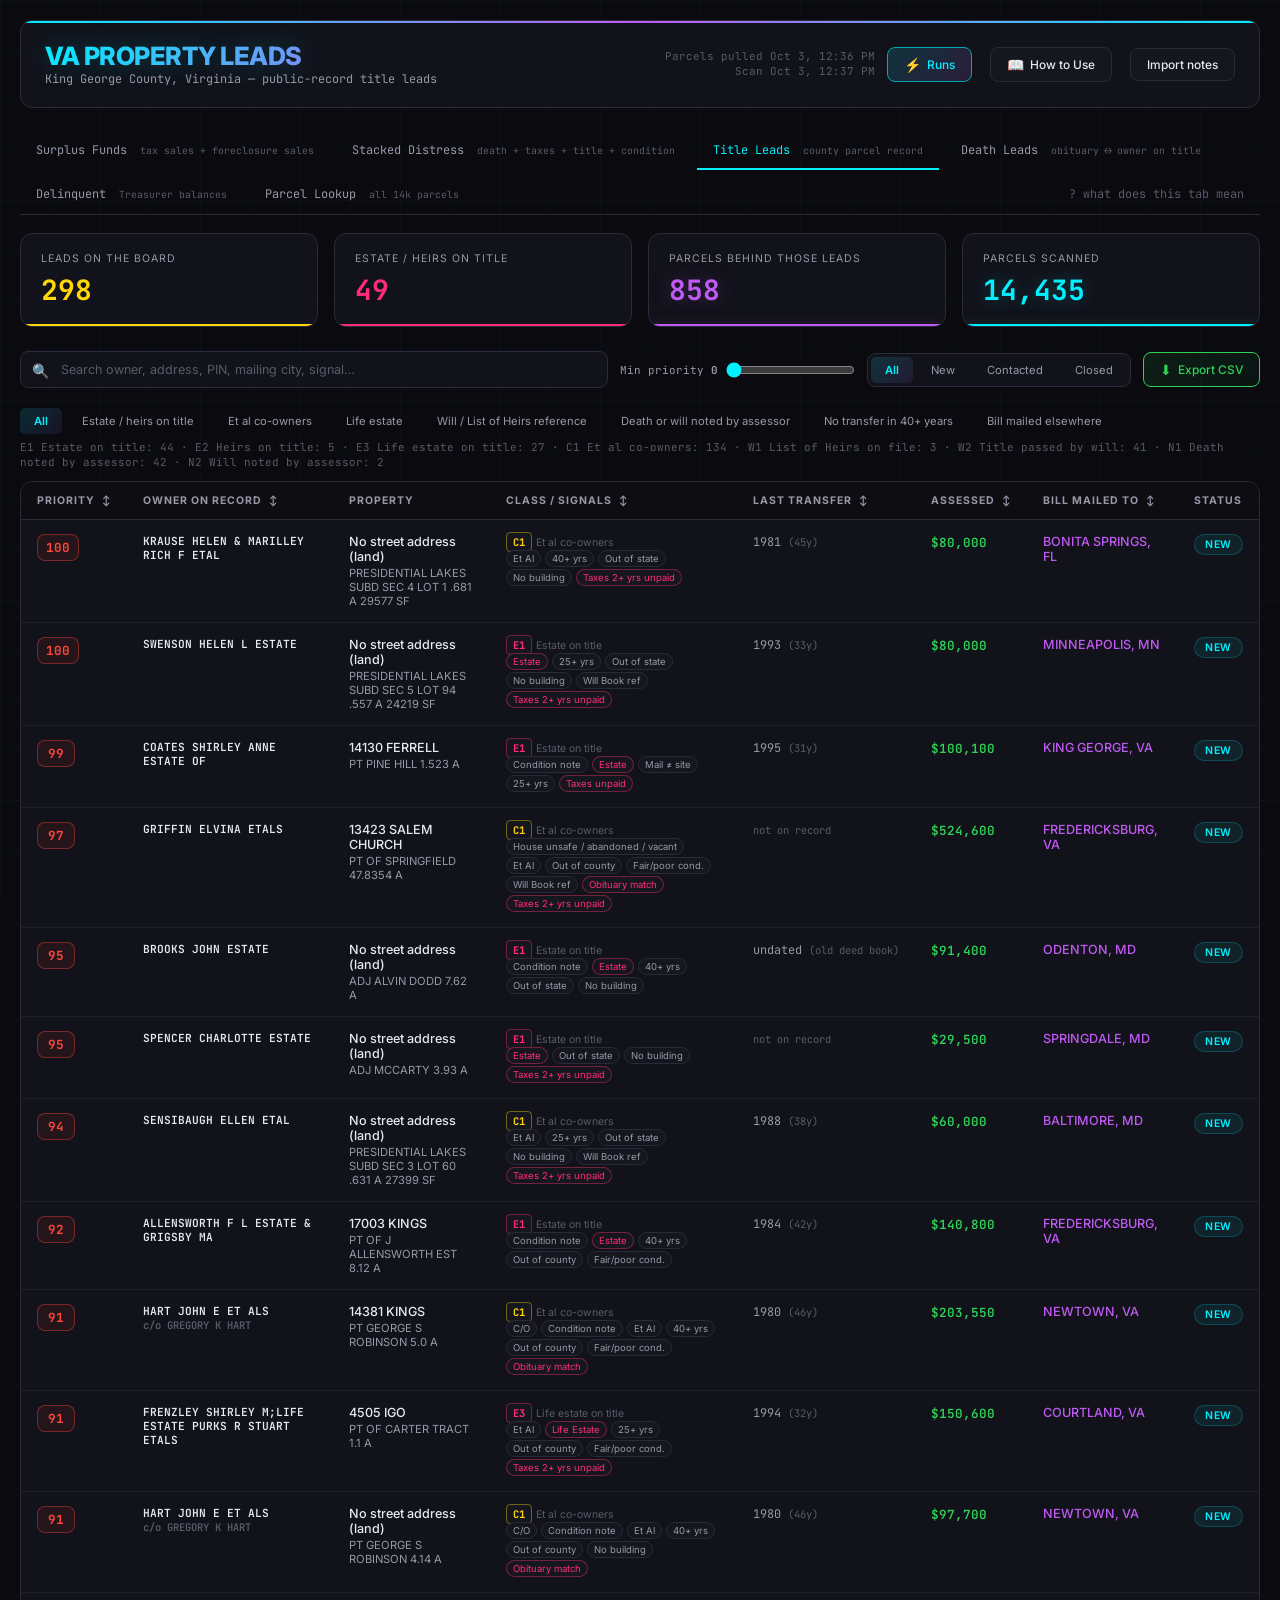
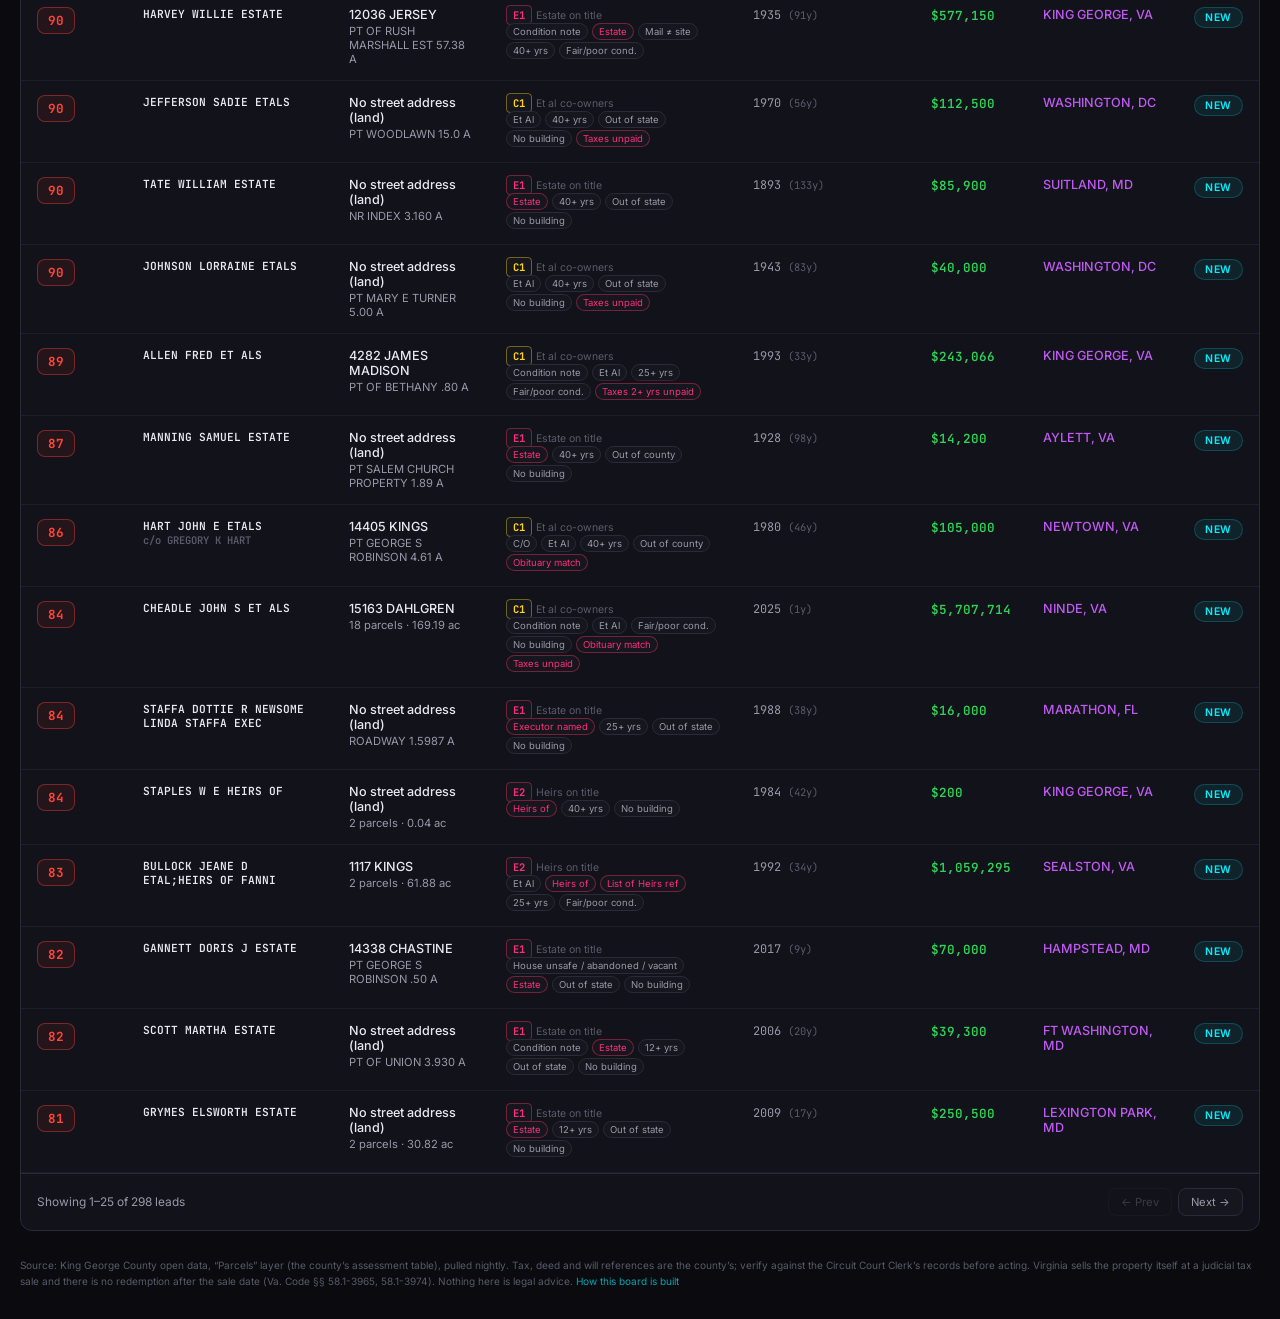
==== index.html @ 295d9dca "Surplus Funds tab: tax-sale and foreclosure-sale alerts, shared notes Ported from md-property-leads " ====
<!DOCTYPE html>
<html lang="en">
<head>
    <meta charset="UTF-8">
    <meta name="viewport" content="width=device-width, initial-scale=1.0">
    <title>VA Property Leads — King George County</title>
    <meta name="robots" content="noindex">

    <link rel="preconnect" href="https://fonts.googleapis.com">
    <link rel="preconnect" href="https://fonts.gstatic.com" crossorigin>
    <link href="https://fonts.googleapis.com/css2?family=Inter:wght@400;500;600;700;800&family=JetBrains+Mono:wght@400;500;600&display=swap" rel="stylesheet">

    <link rel="stylesheet" href="static/css/style.css">
    <link rel="icon" href="data:image/svg+xml,<svg xmlns=%22http://www.w3.org/2000/svg%22 viewBox=%220 0 100 100%22><text y=%22.9em%22 font-size=%2290%22>🏠</text></svg>">
    <style>
        .county-filter { display:flex; gap:6px; flex-wrap:wrap; align-items:center; }
        .county-filter select {
            background: var(--bg-card); color: var(--text-primary); border: 1px solid var(--border);
            border-radius: var(--radius); padding: 8px 10px; font-family: var(--font-mono); font-size: 0.8rem;
        }
        .run-info { font-size:0.78rem; color:var(--text-dim); font-family:var(--font-mono); text-align:right; line-height:1.4; }
        .run-info a { color: var(--cyan-dim); }
        .note-badge { font-size:0.7rem; color: var(--purple); margin-left:6px; }
        .view-tabs { display:flex; gap:6px; margin: 0 0 18px; border-bottom:1px solid var(--border); flex-wrap:wrap; }
        .view-tab { background:none; border:none; color:var(--text-secondary); padding:10px 16px; font-family:var(--font-mono); font-size:0.85rem; cursor:pointer; border-bottom:2px solid transparent; }
        .view-tab.active { color:var(--cyan); border-bottom-color:var(--cyan); }
        .view-tab-sub { font-size:0.7rem; color:var(--text-dim); margin-left:6px; }
        .presets { display:flex; flex-wrap:wrap; gap:6px; margin:10px 0 4px; }
        .prio-filter { display:flex; align-items:center; gap:8px; font-family:var(--font-mono); font-size:0.78rem; color:var(--text-secondary); }
        .prio-filter input { accent-color: var(--cyan); }
        .prio { display:inline-block; min-width:38px; text-align:center; font-family:var(--font-mono); font-weight:700; padding:4px 8px; border-radius:var(--radius); border:1px solid var(--border); }
        .prio-high { color:var(--red); border-color:rgba(255,69,58,0.4); background:rgba(255,69,58,0.08); }
        .prio-mid { color:var(--yellow); border-color:rgba(255,214,10,0.4); background:rgba(255,214,10,0.08); }
        .prio-low { color:var(--text-secondary); }
        .cls { font-family:var(--font-mono); font-size:0.75rem; font-weight:700; padding:2px 6px; border-radius:4px; background:var(--bg-card); border:1px solid var(--border); white-space:nowrap; }
        .cls-E { color:var(--pink); border-color:rgba(255,55,95,0.4); }
        .cls-C { color:var(--yellow); border-color:rgba(255,214,10,0.4); }
        .cls-W { color:var(--purple); border-color:rgba(191,90,242,0.4); }
        .cls-N { color:var(--cyan-dim); }
        .cls-X { color:var(--orange); border-color:rgba(255,159,10,0.4); }
        .chip { display:inline-block; font-size:0.68rem; padding:2px 6px; border-radius:10px; background:var(--bg-card); border:1px solid var(--border); color:var(--text-secondary); margin:1px 0; }
        .chip-strong { color:var(--pink); border-color:rgba(255,55,95,0.4); }
        .yrs { color:var(--text-dim); font-size:0.75rem; }
        .sub { color:var(--text-dim); font-size:0.75rem; }
        .mono { font-family:var(--font-mono); }
        .reasons { margin:0; padding-left:16px; font-size:0.8rem; color:var(--text-secondary); line-height:1.5; }
        .next-step { border-left:3px solid var(--cyan-dim); padding:8px 12px; background:var(--cyan-subtle); border-radius:0 var(--radius) var(--radius) 0; font-size:0.85rem; line-height:1.55; color:var(--text-primary); }
        .verify { border-left:3px solid var(--yellow); padding:8px 12px; background:rgba(255,214,10,0.06); border-radius:0 var(--radius) var(--radius) 0; font-size:0.8rem; line-height:1.5; color:var(--text-secondary); margin-top:8px; }
        .ptable { width:100%; border-collapse:collapse; font-size:0.8rem; }
        .ptable th { text-align:left; color:var(--text-dim); font-weight:500; font-size:0.68rem; text-transform:uppercase; letter-spacing:0.8px; padding:4px 8px 4px 0; }
        .ptable td { padding:6px 8px 6px 0; border-top:1px solid var(--border); vertical-align:top; }
        .ptable-wrap { max-height:340px; overflow:auto; }
        .m-h { font-size:0.68rem; text-transform:uppercase; letter-spacing:1px; color:var(--text-dim); margin:16px 0 6px; }
        .m-grid { display:grid; grid-template-columns:repeat(auto-fit, minmax(170px,1fr)); gap:10px 18px; }
        .m-k { font-size:0.68rem; text-transform:uppercase; letter-spacing:0.8px; color:var(--text-dim); }
        .m-v { font-size:0.9rem; overflow-wrap:anywhere; }
        .m-links { display:flex; gap:14px; flex-wrap:wrap; font-size:0.82rem; }
        .m-links a, .ptable a { color:var(--cyan-dim); }
        .lookup-results { margin-top:10px; }
        .foot { margin:26px 0 10px; font-size:0.72rem; color:var(--text-dim); line-height:1.6; }
        .foot a { color:var(--cyan-dim); }
    </style>
</head>
<body>

<div class="app-container">

    <header class="header">
        <div class="header-title">
            <div>
                <div class="logo">VA PROPERTY LEADS</div>
                <div class="subtitle">King George County, Virginia — public-record title leads</div>
            </div>
        </div>
        <div class="header-actions">
            <span id="runInfo" class="run-info">Loading…</span>
            <a class="btn btn-primary" href="https://github.com/friendsenemy/va-property-leads/actions" target="_blank" rel="noopener">
                <span class="icon">⚡</span> Runs
            </a>
            <a class="btn" href="guide.html" target="_blank" rel="noopener" title="What each tab means, how to work a lead, and what to say" style="margin-left:6px">
                <span class="icon">📖</span> How to Use
            </a>
            <button class="btn" id="importNotesBtn" type="button" title="Load a private notes file. It stays in this browser and is never uploaded." style="margin-left:6px">Import notes</button>
            <input type="file" id="importNotesFile" accept=".json,application/json" style="display:none">
        </div>
    </header>

    <div id="saleBanner" class="next-step" style="display:none; margin-bottom:14px"></div>

    <div class="view-tabs">
        <button class="view-tab" data-view="surplus">Surplus Funds <span class="view-tab-sub">tax sales + foreclosure sales</span></button>
        <button class="view-tab" data-view="stack">Stacked Distress <span class="view-tab-sub">death + taxes + title + condition</span></button>
        <button class="view-tab active" data-view="title">Title Leads <span class="view-tab-sub">county parcel record</span></button>
        <button class="view-tab" data-view="death">Death Leads <span class="view-tab-sub">obituary ↔ owner on title</span></button>
        <button class="view-tab" data-view="delinq">Delinquent <span class="view-tab-sub">Treasurer balances</span></button>
        <button class="view-tab" data-view="lookup">Parcel Lookup <span class="view-tab-sub">all 14k parcels</span></button>
        <a class="view-tab" id="tabGuideLink" href="guide.html#title" target="_blank" rel="noopener" style="margin-left:auto; text-decoration:none; color:var(--text-dim)" title="Open the field guide for this tab">? what does this tab mean</a>
    </div>

<div id="view-title">
    <div class="stats-grid">
        <div class="stat-card yellow">
            <div class="stat-label">Leads on the Board</div>
            <div class="stat-value" id="tstatLeads">0</div>
        </div>
        <div class="stat-card pink">
            <div class="stat-label">Estate / Heirs on Title</div>
            <div class="stat-value" id="tstatEstate">0</div>
        </div>
        <div class="stat-card purple">
            <div class="stat-label">Parcels Behind Those Leads</div>
            <div class="stat-value" id="tstatParcels">0</div>
        </div>
        <div class="stat-card cyan">
            <div class="stat-label">Parcels Scanned</div>
            <div class="stat-value" id="tstatIndexed">0</div>
        </div>
    </div>

    <div class="controls">
        <div class="search-box">
            <span class="search-icon">🔍</span>
            <input type="text" id="titleSearch" placeholder="Search owner, address, PIN, mailing city, signal…">
        </div>
        <div class="prio-filter">
            <label for="titleMinPriority">Min priority <b id="titleMinPriorityVal">0</b></label>
            <input type="range" id="titleMinPriority" min="0" max="90" step="5" value="0">
        </div>
        <div class="filter-group" id="titleStatusFilters">
            <button class="filter-btn active" data-status="all">All</button>
            <button class="filter-btn" data-status="new">New</button>
            <button class="filter-btn" data-status="contacted">Contacted</button>
            <button class="filter-btn" data-status="closed">Closed</button>
        </div>
        <button class="btn btn-export" id="titleExport"><span class="icon">⬇</span> Export CSV</button>
    </div>
    <div class="presets" id="titlePresets"></div>
    <div class="run-info" id="titleRunInfo" style="text-align:left; margin:6px 0 10px;"></div>

    <div class="leads-container">
        <table class="leads-table" id="titleTable">
            <thead>
                <tr>
                    <th data-sort="priority">Priority <span class="sort-arrow">↕</span></th>
                    <th data-sort="owner">Owner on Record <span class="sort-arrow">↕</span></th>
                    <th>Property</th>
                    <th data-sort="cls">Class / Signals <span class="sort-arrow">↕</span></th>
                    <th data-sort="years">Last Transfer <span class="sort-arrow">↕</span></th>
                    <th data-sort="value">Assessed <span class="sort-arrow">↕</span></th>
                    <th data-sort="mail">Bill Mailed To <span class="sort-arrow">↕</span></th>
                    <th>Status</th>
                </tr>
            </thead>
            <tbody id="titleBody"></tbody>
        </table>
        <div class="empty-state" id="titleEmpty" style="display:none;">
            <div class="icon">🏚️</div>
            <h3 id="titleEmptyTitle">No title scan yet</h3>
            <p id="titleEmptyText">Run the “Nightly parcels + title scan” workflow on GitHub once.</p>
        </div>
        <div class="pagination">
            <span id="titlePageInfo">No leads</span>
            <div class="pagination-buttons">
                <button class="page-btn" id="titlePrev">← Prev</button>
                <button class="page-btn" id="titleNext">Next →</button>
            </div>
        </div>
    </div>
</div><!-- /view-title -->

<div id="view-surplus" style="display:none">
    <div class="stats-grid" id="surplusStats"></div>
    <div class="controls">
        <div class="search-box">
            <span class="search-icon">🔍</span>
            <input type="text" id="surplusSearch" placeholder="Search former owner, address, county, buyer…">
        </div>
        <label class="sub" style="display:flex; align-items:center; gap:6px; cursor:pointer" title="Sold more than 180 days ago, grouped by where the money is likely to be now"><input type="checkbox" id="surplusArchive"> Archive</label>
        <label class="sub" style="display:flex; align-items:center; gap:6px; cursor:pointer" title="Foreclosure candidates known only from the county's deed note. Unverified; never rated strong."><input type="checkbox" id="surplusDeedScan"> Deed-scan candidates</label>
        <button class="btn btn-export" id="surplusExport"><span class="icon">⬇</span> Export CSV</button>
    </div>
    <div class="presets" id="surplusFilters"></div>
    <div class="run-info" id="surplusInfo" style="text-align:left; margin:6px 0 10px;"></div>
    <div class="leads-container">
        <table class="leads-table"><thead id="surplusHead"></thead><tbody id="surplusBody"></tbody></table>
        <div class="empty-state" id="surplusEmpty" style="display:none;"></div>
        <div class="pagination">
            <span id="surplusPageInfo"></span>
            <div class="pagination-buttons">
                <button class="page-btn" id="surplusPrev">← Prev</button>
                <button class="page-btn" id="surplusNext">Next →</button>
            </div>
        </div>
    </div>
</div><!-- /view-surplus -->

<div id="view-stack" style="display:none">
    <div class="stats-grid" id="stackStats"></div>
    <div class="controls">
        <div class="search-box">
            <span class="search-icon">🔍</span>
            <input type="text" id="stackSearch" placeholder="Search owner, address, PIN, condition note…">
        </div>
        <button class="btn btn-export" id="stackExport"><span class="icon">⬇</span> Export CSV</button>
    </div>
    <div class="presets" id="stackFilters"></div>
    <div class="run-info" id="stackInfo" style="text-align:left; margin:6px 0 10px;"></div>
    <div class="leads-container">
        <table class="leads-table"><thead id="stackHead"></thead><tbody id="stackBody"></tbody></table>
        <div class="empty-state" id="stackEmpty" style="display:none;"></div>
        <div class="pagination">
            <span id="stackPageInfo"></span>
            <div class="pagination-buttons">
                <button class="page-btn" id="stackPrev">← Prev</button>
                <button class="page-btn" id="stackNext">Next →</button>
            </div>
        </div>
    </div>
</div><!-- /view-stack -->

<div id="view-death" style="display:none">
    <div class="stats-grid" id="deathStats"></div>
    <div class="controls">
        <div class="search-box">
            <span class="search-icon">🔍</span>
            <input type="text" id="deathSearch" placeholder="Search decedent, owner, address, PIN…">
        </div>
        <button class="btn btn-export" id="deathExport"><span class="icon">⬇</span> Export CSV</button>
    </div>
    <div class="presets" id="deathFilters"></div>
    <div class="run-info" id="deathInfo" style="text-align:left; margin:6px 0 10px;"></div>
    <div class="leads-container">
        <table class="leads-table"><thead id="deathHead"></thead><tbody id="deathBody"></tbody></table>
        <div class="empty-state" id="deathEmpty" style="display:none;"></div>
        <div class="pagination">
            <span id="deathPageInfo"></span>
            <div class="pagination-buttons">
                <button class="page-btn" id="deathPrev">← Prev</button>
                <button class="page-btn" id="deathNext">Next →</button>
            </div>
        </div>
    </div>
</div><!-- /view-death -->

<div id="view-delinq" style="display:none">
    <div class="stats-grid" id="delinqStats"></div>
    <div class="controls">
        <div class="search-box">
            <span class="search-icon">🔍</span>
            <input type="text" id="delinqSearch" placeholder="Search owner, address, PIN, mailing city…">
        </div>
        <button class="btn btn-export" id="delinqExport"><span class="icon">⬇</span> Export CSV</button>
    </div>
    <div class="presets" id="delinqFilters"></div>
    <div class="run-info" id="delinqInfo" style="text-align:left; margin:6px 0 10px;"></div>
    <div class="leads-container">
        <table class="leads-table"><thead id="delinqHead"></thead><tbody id="delinqBody"></tbody></table>
        <div class="empty-state" id="delinqEmpty" style="display:none;"></div>
        <div class="pagination">
            <span id="delinqPageInfo"></span>
            <div class="pagination-buttons">
                <button class="page-btn" id="delinqPrev">← Prev</button>
                <button class="page-btn" id="delinqNext">Next →</button>
            </div>
        </div>
    </div>
</div><!-- /view-delinq -->

<div id="view-lookup" style="display:none">
    <div class="controls">
        <div class="search-box">
            <span class="search-icon">🔍</span>
            <input type="text" id="lookupSearch" placeholder="Type an owner name, street, or PIN (at least 3 characters)…">
        </div>
    </div>
    <div class="run-info" id="lookupInfo" style="text-align:left; margin:6px 0 10px;">Every assessed parcel in the county, as of the last nightly pull. This is a lookup, not a lead list.</div>
    <div class="leads-container">
        <table class="leads-table">
            <thead><tr><th>Owner on Record</th><th>Property</th><th>PIN</th><th>Type</th><th>Last Transfer</th><th>Assessed</th><th>Bill Mailed To</th></tr></thead>
            <tbody id="lookupBody"></tbody>
        </table>
        <div class="empty-state" id="lookupEmpty">
            <div class="icon">🗺️</div>
            <h3>Search the parcel index</h3>
            <p>Useful when you have a name from an obituary or a court notice and want to know what that person holds in King George County.</p>
        </div>
    </div>
</div><!-- /view-lookup -->

    <div class="foot">
        Source: King George County open data, “Parcels” layer (the county’s assessment table), pulled nightly. Tax, deed and will references are the
        county’s; verify against the Circuit Court Clerk’s records before acting. Virginia sells the property itself at a judicial tax sale and there is no
        redemption after the sale date (Va. Code §§ 58.1-3965, 58.1-3974). Nothing here is legal advice.
        <a href="https://github.com/friendsenemy/va-property-leads#readme" target="_blank" rel="noopener">How this board is built</a>
    </div>
</div>

<div class="modal-overlay" id="modalOverlay">
    <div class="modal">
        <div class="modal-header">
            <h2 id="modalTitle">Lead Details</h2>
            <button class="modal-close" id="modalClose">✕</button>
        </div>
        <div class="modal-body" id="modalBody"></div>
        <div class="modal-footer">
            <div class="note-history" id="noteHistory"></div>
            <div class="note-row">
                <label for="leadStatusSelect">Status</label>
                <select id="leadStatusSelect">
                    <option value="new">New</option>
                    <option value="contacted">Contacted</option>
                    <option value="verified">Verified – money still unclaimed</option>
                    <option value="paid">Already paid out – dead</option>
                    <option value="closed">Closed</option>
                </select>
                <label for="noteAuthor">Your name</label>
                <input type="text" id="noteAuthor" placeholder="Ray / Todd" size="10" autocomplete="off">
                <span class="note-sync" id="noteSync"></span>
            </div>
            <textarea id="leadNotes" placeholder="Add a note. Everyone using the dashboard sees it."></textarea>
            <div class="note-row" style="justify-content:flex-end">
                <button class="btn btn-primary" id="saveLeadBtn">Save</button>
            </div>
        </div>
    </div>
</div>

<script src="static/js/config.js"></script>
<script src="static/js/shared.js"></script>
<script src="static/js/title.js"></script>
<script src="static/js/tabs.js"></script>
<script src="static/js/stack.js"></script>
<script src="static/js/surplus.js"></script>
<script src="static/js/lookup.js"></script>
<script>
document.addEventListener("DOMContentLoaded", () => {
    const VIEWS = ["surplus", "stack", "title", "death", "delinq", "lookup"];
    const started = { title: true };
    const LAZY = { lookup: () => LookupApp.init(), death: () => DeathApp.init(), stack: () => StackApp.init(), delinq: () => DelinqApp.init(), surplus: () => SurplusApp.init() };
    TitleApp.init();
    // A King George tax sale on counsel's page is the whole buy window: say so on every tab.
    fetch(`data/sales/notices.json?t=${Date.now()}`, { cache: "no-store" }).then((r) => r.ok ? r.json() : null).then((j) => {
        const up = j && (j.king_george_upcoming || []);
        if (!up || !up.length) return;
        const b = document.getElementById("saleBanner");
        b.innerHTML = up.map((n) => `<b>King George tax sale ${TitleApp.esc(n.sale_date)}.</b> ${TitleApp.esc(n.heading)} ` +
            (n.list_pdf ? `<a style="color:var(--cyan-dim)" href="${TitleApp.esc(n.list_pdf)}" target="_blank" rel="noopener">parcel list (PDF)</a>` : "")).join("<br>") +
            `<div class="sub">Owners can redeem only before the sale date. ${(j.listed_parcels || []).length} listed parcels joined to the board.</div>`;
        b.style.display = "block";
    }).catch(() => {});
    document.querySelectorAll("button.view-tab").forEach((tab) => tab.addEventListener("click", () => {
        document.querySelectorAll("button.view-tab").forEach((t) => t.classList.remove("active"));
        tab.classList.add("active");
        const v = tab.dataset.view;
        VIEWS.forEach((name) => {
            const el = document.getElementById("view-" + name);
            if (el) el.style.display = name === v ? "" : "none";
        });
        if (LAZY[v] && !started[v]) { started[v] = true; LAZY[v](); }
        const g = document.getElementById("tabGuideLink");
        if (g) g.href = "guide.html#" + v;
    }));
    // a link such as …/va-property-leads/#surplus (the alert email uses it) opens that tab
    const want = document.querySelector(`button.view-tab[data-view="${(location.hash || "").slice(1)}"]`);
    if (want) want.click();
});
</script>
    <script src="static/js/notes-import.js"></script>
</body>
</html>
---- static/css/style.css ----
/* ═══════════════════════════════════════════════
   VA PROPERTY LEADS — same theme as md-property-leads
   ═══════════════════════════════════════════════ */

:root {
    --bg-primary: #0a0a0f;
    --bg-secondary: #12121a;
    --bg-card: #16161f;
    --bg-hover: #1e1e2a;
    --border: #2a2a3a;
    --border-glow: #3a3a5a;

    --cyan: #00f0ff;
    --cyan-dim: #00a8b3;
    --cyan-glow: rgba(0, 240, 255, 0.3);
    --cyan-subtle: rgba(0, 240, 255, 0.08);

    --purple: #bf5af2;
    --purple-dim: #8a3db8;
    --purple-glow: rgba(191, 90, 242, 0.3);
    --purple-subtle: rgba(191, 90, 242, 0.08);

    --pink: #ff2d78;
    --green: #30d158;
    --yellow: #ffd60a;
    --orange: #ff9f0a;
    --red: #ff453a;

    --text-primary: #e8e8f0;
    --text-secondary: #9898a8;
    --text-dim: #5a5a6a;

    --font: 'Inter', -apple-system, BlinkMacSystemFont, 'Segoe UI', sans-serif;
    --font-mono: 'JetBrains Mono', 'Fira Code', 'Consolas', monospace;

    --radius: 8px;
    --radius-lg: 12px;
    --shadow-glow: 0 0 20px rgba(0, 240, 255, 0.1);
}

/* ─── Reset & Base ─── */

* {
    margin: 0;
    padding: 0;
    box-sizing: border-box;
}

html {
    font-size: 14px;
    scroll-behavior: smooth;
}

body {
    font-family: var(--font);
    background: var(--bg-primary);
    color: var(--text-primary);
    min-height: 100vh;
    overflow-x: hidden;
}

/* Animated background grid */
body::before {
    content: '';
    position: fixed;
    top: 0;
    left: 0;
    width: 100%;
    height: 100%;
    background:
        linear-gradient(rgba(0, 240, 255, 0.03) 1px, transparent 1px),
        linear-gradient(90deg, rgba(0, 240, 255, 0.03) 1px, transparent 1px);
    background-size: 50px 50px;
    pointer-events: none;
    z-index: 0;
}

a { color: var(--cyan); text-decoration: none; }
a:hover { text-decoration: underline; }

/* ─── Scrollbar ─── */

::-webkit-scrollbar { width: 6px; height: 6px; }
::-webkit-scrollbar-track { background: var(--bg-secondary); }
::-webkit-scrollbar-thumb { background: var(--border); border-radius: 3px; }
::-webkit-scrollbar-thumb:hover { background: var(--cyan-dim); }

/* ─── Layout ─── */

.app-container {
    position: relative;
    z-index: 1;
    max-width: 1440px;
    margin: 0 auto;
    padding: 20px;
}

/* ─── Header ─── */

.header {
    display: flex;
    align-items: center;
    justify-content: space-between;
    padding: 20px 24px;
    margin-bottom: 24px;
    background: var(--bg-secondary);
    border: 1px solid var(--border);
    border-radius: var(--radius-lg);
    position: relative;
    overflow: hidden;
}

.header::before {
    content: '';
    position: absolute;
    top: 0;
    left: 0;
    right: 0;
    height: 2px;
    background: linear-gradient(90deg, var(--cyan), var(--purple), var(--cyan));
    animation: headerGlow 3s linear infinite;
}

@keyframes headerGlow {
    0%, 100% { opacity: 0.6; }
    50% { opacity: 1; }
}

.header-title {
    display: flex;
    align-items: center;
    gap: 12px;
}

.header-title .logo {
    font-size: 1.8rem;
    font-weight: 800;
    letter-spacing: -0.5px;
    background: linear-gradient(135deg, var(--cyan), var(--purple));
    -webkit-background-clip: text;
    -webkit-text-fill-color: transparent;
    background-clip: text;
    text-shadow: 0 0 30px var(--cyan-glow);
}

.header-title .subtitle {
    font-size: 0.85rem;
    color: var(--text-secondary);
    font-family: var(--font-mono);
}

.header-actions {
    display: flex;
    align-items: center;
    gap: 12px;
}

/* ─── Buttons ─── */

.btn {
    display: inline-flex;
    align-items: center;
    gap: 6px;
    padding: 8px 16px;
    border: 1px solid var(--border);
    border-radius: var(--radius);
    font-family: var(--font);
    font-size: 0.85rem;
    font-weight: 500;
    cursor: pointer;
    transition: all 0.2s ease;
    background: var(--bg-card);
    color: var(--text-primary);
}

.btn:hover {
    border-color: var(--cyan-dim);
    box-shadow: 0 0 12px var(--cyan-glow);
}

.btn-primary {
    background: linear-gradient(135deg, rgba(0, 240, 255, 0.15), rgba(191, 90, 242, 0.15));
    border-color: var(--cyan-dim);
    color: var(--cyan);
}

.btn-primary:hover {
    background: linear-gradient(135deg, rgba(0, 240, 255, 0.25), rgba(191, 90, 242, 0.25));
    box-shadow: 0 0 20px var(--cyan-glow), 0 0 40px rgba(191, 90, 242, 0.1);
}

.btn-danger {
    border-color: var(--red);
    color: var(--red);
}

.btn-export {
    background: linear-gradient(135deg, rgba(48, 209, 88, 0.1), rgba(48, 209, 88, 0.05));
    border-color: var(--green);
    color: var(--green);
}

.btn-export:hover {
    box-shadow: 0 0 12px rgba(48, 209, 88, 0.3);
}

.btn .icon { font-size: 1rem; }

.btn:disabled {
    opacity: 0.5;
    cursor: not-allowed;
}

.btn.loading .icon {
    animation: spin 1s linear infinite;
}

@keyframes spin {
    to { transform: rotate(360deg); }
}

/* ─── Stats Bar ─── */

.stats-grid {
    display: grid;
    grid-template-columns: repeat(auto-fit, minmax(180px, 1fr));
    gap: 16px;
    margin-bottom: 24px;
}

.stat-card {
    background: var(--bg-secondary);
    border: 1px solid var(--border);
    border-radius: var(--radius-lg);
    padding: 18px 20px;
    position: relative;
    overflow: hidden;
    transition: all 0.25s ease;
}

.stat-card:hover {
    border-color: var(--border-glow);
    transform: translateY(-2px);
    box-shadow: var(--shadow-glow);
}

.stat-card::after {
    content: '';
    position: absolute;
    bottom: 0;
    left: 0;
    right: 0;
    height: 2px;
}

.stat-card.cyan::after { background: var(--cyan); box-shadow: 0 0 10px var(--cyan-glow); }
.stat-card.purple::after { background: var(--purple); box-shadow: 0 0 10px var(--purple-glow); }
.stat-card.green::after { background: var(--green); }
.stat-card.pink::after { background: var(--pink); }
.stat-card.yellow::after { background: var(--yellow); }

.stat-card .stat-label {
    font-size: 0.75rem;
    text-transform: uppercase;
    letter-spacing: 1px;
    color: var(--text-secondary);
    margin-bottom: 6px;
}

.stat-card .stat-value {
    font-size: 2rem;
    font-weight: 700;
    font-family: var(--font-mono);
}

.stat-card.cyan .stat-value { color: var(--cyan); text-shadow: 0 0 20px var(--cyan-glow); }
.stat-card.purple .stat-value { color: var(--purple); text-shadow: 0 0 20px var(--purple-glow); }
.stat-card.green .stat-value { color: var(--green); }
.stat-card.pink .stat-value { color: var(--pink); }
.stat-card.yellow .stat-value { color: var(--yellow); }

/* ─── Controls Bar ─── */

.controls {
    display: flex;
    align-items: center;
    gap: 12px;
    margin-bottom: 20px;
    flex-wrap: wrap;
}

.search-box {
    flex: 1;
    min-width: 250px;
    position: relative;
}

.search-box input {
    width: 100%;
    padding: 10px 16px 10px 40px;
    background: var(--bg-secondary);
    border: 1px solid var(--border);
    border-radius: var(--radius);
    color: var(--text-primary);
    font-family: var(--font);
    font-size: 0.9rem;
    transition: all 0.2s;
}

.search-box input:focus {
    outline: none;
    border-color: var(--cyan-dim);
    box-shadow: 0 0 12px var(--cyan-glow);
}

.search-box input::placeholder { color: var(--text-dim); }

.search-box .search-icon {
    position: absolute;
    left: 12px;
    top: 50%;
    transform: translateY(-50%);
    color: var(--text-dim);
    font-size: 1rem;
}

.filter-group {
    display: flex;
    gap: 4px;
    background: var(--bg-secondary);
    border: 1px solid var(--border);
    border-radius: var(--radius);
    padding: 3px;
}

.filter-btn {
    padding: 6px 14px;
    border: none;
    border-radius: 5px;
    font-family: var(--font);
    font-size: 0.8rem;
    cursor: pointer;
    transition: all 0.2s;
    background: transparent;
    color: var(--text-secondary);
}

.filter-btn:hover {
    color: var(--text-primary);
    background: var(--bg-hover);
}

.filter-btn.active {
    background: linear-gradient(135deg, rgba(0, 240, 255, 0.15), rgba(191, 90, 242, 0.1));
    color: var(--cyan);
    font-weight: 600;
}

/* ─── Leads Table ─── */

.leads-container {
    background: var(--bg-secondary);
    border: 1px solid var(--border);
    border-radius: var(--radius-lg);
    overflow: hidden;
}

.leads-table {
    width: 100%;
    border-collapse: collapse;
}

.leads-table thead th {
    padding: 12px 16px;
    text-align: left;
    font-size: 0.75rem;
    text-transform: uppercase;
    letter-spacing: 1px;
    color: var(--text-secondary);
    background: rgba(0, 0, 0, 0.3);
    border-bottom: 1px solid var(--border);
    cursor: pointer;
    user-select: none;
    white-space: nowrap;
    transition: color 0.2s;
}

.leads-table thead th:hover {
    color: var(--cyan);
}

.leads-table thead th.sorted {
    color: var(--cyan);
}

.leads-table thead th .sort-arrow {
    margin-left: 4px;
    font-size: 0.7rem;
}

.leads-table tbody tr {
    border-bottom: 1px solid rgba(42, 42, 58, 0.5);
    transition: all 0.15s;
    cursor: pointer;
}

.leads-table tbody tr:hover {
    background: var(--bg-hover);
    border-color: var(--border-glow);
}

.leads-table tbody td {
    padding: 14px 16px;
    font-size: 0.9rem;
    vertical-align: top;
}

.leads-table .name-cell {
    font-weight: 600;
    color: var(--text-primary);
}

.leads-table .name-cell .obit-link {
    display: block;
    font-size: 0.75rem;
    color: var(--cyan-dim);
    margin-top: 2px;
}

.leads-table .date-cell {
    font-family: var(--font-mono);
    font-size: 0.85rem;
    color: var(--text-secondary);
    white-space: nowrap;
}

.leads-table .property-cell .address {
    font-weight: 500;
}

.leads-table .property-cell .meta {
    font-size: 0.8rem;
    color: var(--text-secondary);
    margin-top: 2px;
}

.leads-table .value-cell {
    font-family: var(--font-mono);
    font-weight: 600;
    color: var(--green);
    white-space: nowrap;
}

.leads-table .county-cell {
    color: var(--purple);
    font-weight: 500;
}

/* ─── Equity Badge ─── */

.equity-cell {
    white-space: nowrap;
}

.equity-badge {
    display: inline-block;
    padding: 3px 10px;
    border-radius: 6px;
    font-size: 0.8rem;
    font-weight: 600;
    font-family: var(--font-mono);
}

.equity-badge .equity-pct {
    font-size: 0.7rem;
    opacity: 0.7;
    margin-left: 4px;
}

.equity-badge.high {
    background: rgba(48, 209, 88, 0.12);
    color: var(--green);
    border: 1px solid rgba(48, 209, 88, 0.25);
}

.equity-badge.medium {
    background: rgba(255, 204, 0, 0.1);
    color: var(--yellow);
    border: 1px solid rgba(255, 204, 0, 0.2);
}

.equity-badge.low {
    background: rgba(255, 45, 120, 0.08);
    color: var(--pink);
    border: 1px solid rgba(255, 45, 120, 0.15);
}

.equity-badge.unknown {
    background: rgba(90, 90, 106, 0.1);
    color: var(--text-dim);
    border: 1px solid rgba(90, 90, 106, 0.2);
}

.equity-badge-inline.high { color: var(--green); }
.equity-badge-inline.medium { color: var(--yellow); }
.equity-badge-inline.low { color: var(--pink); }
.equity-badge-inline.unknown { color: var(--text-dim); }

.equity-conf-badge {
    display: inline-block;
    padding: 2px 8px;
    border-radius: 4px;
    font-size: 0.75rem;
    font-weight: 500;
}

.equity-conf-badge.high {
    background: rgba(48, 209, 88, 0.1);
    color: var(--green);
}

.equity-conf-badge.medium {
    background: rgba(255, 204, 0, 0.1);
    color: var(--yellow);
}

.equity-conf-badge.low {
    background: rgba(255, 45, 120, 0.08);
    color: var(--pink);
}

.equity-conf-badge.unknown {
    background: rgba(90, 90, 106, 0.1);
    color: var(--text-dim);
}

/* ─── Status Badge ─── */

.status-badge {
    display: inline-block;
    padding: 3px 10px;
    border-radius: 20px;
    font-size: 0.75rem;
    font-weight: 600;
    text-transform: uppercase;
    letter-spacing: 0.5px;
}

.status-badge.new {
    background: var(--cyan-subtle);
    color: var(--cyan);
    border: 1px solid rgba(0, 240, 255, 0.2);
}

.status-badge.contacted {
    background: var(--purple-subtle);
    color: var(--purple);
    border: 1px solid rgba(191, 90, 242, 0.2);
}

.status-badge.hot {
    background: rgba(255, 45, 120, 0.1);
    color: var(--pink);
    border: 1px solid rgba(255, 45, 120, 0.2);
    animation: hotPulse 2s ease-in-out infinite;
}

@keyframes hotPulse {
    0%, 100% { box-shadow: 0 0 5px rgba(255, 45, 120, 0.2); }
    50% { box-shadow: 0 0 15px rgba(255, 45, 120, 0.4); }
}

.status-badge.closed {
    background: rgba(90, 90, 106, 0.1);
    color: var(--text-dim);
    border: 1px solid rgba(90, 90, 106, 0.2);
}

/* ─── Lead Detail Modal ─── */

.modal-overlay {
    display: none;
    position: fixed;
    top: 0;
    left: 0;
    width: 100%;
    height: 100%;
    background: rgba(0, 0, 0, 0.7);
    backdrop-filter: blur(4px);
    z-index: 1000;
    align-items: center;
    justify-content: center;
}

.modal-overlay.active {
    display: flex;
}

.modal {
    background: var(--bg-secondary);
    border: 1px solid var(--border-glow);
    border-radius: var(--radius-lg);
    width: 90%;
    max-width: 700px;
    max-height: 85vh;
    overflow-y: auto;
    box-shadow: 0 0 40px var(--cyan-glow), 0 0 80px rgba(191, 90, 242, 0.1);
    animation: modalIn 0.25s ease;
}

@keyframes modalIn {
    from { opacity: 0; transform: scale(0.95) translateY(10px); }
    to { opacity: 1; transform: scale(1) translateY(0); }
}

.modal-header {
    display: flex;
    align-items: center;
    justify-content: space-between;
    padding: 20px 24px;
    border-bottom: 1px solid var(--border);
}

.modal-header h2 {
    font-size: 1.2rem;
    background: linear-gradient(135deg, var(--cyan), var(--purple));
    -webkit-background-clip: text;
    -webkit-text-fill-color: transparent;
    background-clip: text;
}

.modal-close {
    background: none;
    border: none;
    color: var(--text-secondary);
    font-size: 1.4rem;
    cursor: pointer;
    padding: 4px;
    transition: color 0.2s;
}

.modal-close:hover { color: var(--text-primary); }

.modal-body {
    padding: 24px;
}

.detail-section {
    margin-bottom: 20px;
}

.detail-section h3 {
    font-size: 0.8rem;
    text-transform: uppercase;
    letter-spacing: 1px;
    color: var(--cyan-dim);
    margin-bottom: 10px;
    padding-bottom: 6px;
    border-bottom: 1px solid var(--border);
}

.detail-row {
    display: flex;
    padding: 6px 0;
    font-size: 0.9rem;
}

.detail-row .label {
    width: 140px;
    color: var(--text-secondary);
    flex-shrink: 0;
}

.detail-row .value {
    color: var(--text-primary);
    word-break: break-word;
}

.modal-footer {
    display: flex;
    align-items: center;
    gap: 8px;
    padding: 16px 24px;
    border-top: 1px solid var(--border);
}

.modal-footer select {
    padding: 8px 12px;
    background: var(--bg-card);
    border: 1px solid var(--border);
    border-radius: var(--radius);
    color: var(--text-primary);
    font-family: var(--font);
    font-size: 0.85rem;
}

.modal-footer textarea {
    flex: 1;
    padding: 8px 12px;
    background: var(--bg-card);
    border: 1px solid var(--border);
    border-radius: var(--radius);
    color: var(--text-primary);
    font-family: var(--font);
    font-size: 0.85rem;
    resize: vertical;
    min-height: 38px;
}

.modal-footer select:focus,
.modal-footer textarea:focus {
    outline: none;
    border-color: var(--cyan-dim);
}

/* ─── Pagination ─── */

.pagination {
    display: flex;
    align-items: center;
    justify-content: space-between;
    padding: 14px 16px;
    border-top: 1px solid var(--border);
    font-size: 0.85rem;
    color: var(--text-secondary);
}

.pagination-buttons {
    display: flex;
    gap: 6px;
}

.page-btn {
    padding: 6px 12px;
    background: var(--bg-card);
    border: 1px solid var(--border);
    border-radius: var(--radius);
    color: var(--text-secondary);
    font-family: var(--font);
    font-size: 0.8rem;
    cursor: pointer;
    transition: all 0.2s;
}

.page-btn:hover:not(:disabled) {
    border-color: var(--cyan-dim);
    color: var(--cyan);
}

.page-btn:disabled {
    opacity: 0.3;
    cursor: not-allowed;
}

/* ─── Scrape Status Bar ─── */

.scrape-bar {
    display: none;
    align-items: center;
    gap: 12px;
    padding: 12px 20px;
    margin-bottom: 20px;
    background: linear-gradient(135deg, rgba(0, 240, 255, 0.05), rgba(191, 90, 242, 0.05));
    border: 1px solid var(--cyan-dim);
    border-radius: var(--radius);
    font-size: 0.85rem;
    animation: scrapeGlow 2s ease-in-out infinite;
}

.scrape-bar.active { display: flex; }

@keyframes scrapeGlow {
    0%, 100% { box-shadow: 0 0 10px var(--cyan-glow); }
    50% { box-shadow: 0 0 25px var(--cyan-glow), 0 0 50px rgba(191, 90, 242, 0.1); }
}

.scrape-bar .spinner {
    width: 18px;
    height: 18px;
    border: 2px solid var(--border);
    border-top-color: var(--cyan);
    border-radius: 50%;
    animation: spin 0.8s linear infinite;
}

.scrape-bar .message {
    color: var(--cyan);
    font-family: var(--font-mono);
    font-size: 0.8rem;
}

/* ─── Empty State ─── */

.empty-state {
    text-align: center;
    padding: 60px 20px;
    color: var(--text-dim);
}

.empty-state .icon {
    font-size: 3rem;
    margin-bottom: 16px;
    opacity: 0.5;
}

.empty-state h3 {
    font-size: 1.1rem;
    color: var(--text-secondary);
    margin-bottom: 8px;
}

.empty-state p {
    font-size: 0.9rem;
    max-width: 400px;
    margin: 0 auto;
}

/* ─── Responsive ─── */

@media (max-width: 768px) {
    .header {
        flex-direction: column;
        gap: 12px;
        text-align: center;
    }
    .controls { flex-direction: column; }
    .search-box { min-width: 100%; }
    .stats-grid { grid-template-columns: repeat(2, 1fr); }

    .leads-table {
        display: block;
        overflow-x: auto;
    }
}

/* --- shared notes modal: large type (ported from md-property-leads) --- */
.modal-footer {
    display: grid;
    grid-template-columns: 1fr;
    gap: 12px;
    padding: 20px 24px 24px;
    border-top: 1px solid var(--border);
}

.modal-footer .note-row { display: flex; align-items: center; gap: 12px; flex-wrap: wrap; }
.modal-footer .note-row label { font-size: 1rem; color: var(--text-secondary); }

.modal-footer select,
.modal-footer input[type="text"] {
    padding: 12px 14px;
    background: var(--bg-card);
    border: 1px solid var(--border);
    border-radius: var(--radius);
    color: var(--text-primary);
    font-family: var(--font);
    font-size: 1.1rem;
}

.modal-footer textarea {
    width: 100%;
    box-sizing: border-box;
    padding: 14px 16px;
    background: var(--bg-card);
    border: 1px solid var(--border);
    border-radius: var(--radius);
    color: var(--text-primary);
    font-family: var(--font);
    font-size: 1.2rem;
    line-height: 1.5;
    resize: vertical;
    min-height: 170px;
}

.modal-footer .btn-primary { font-size: 1.1rem; padding: 12px 26px; }

.note-history { display: grid; gap: 8px; }
.note-history .note { background: var(--bg-card); border: 1px solid var(--border); border-radius: var(--radius); padding: 10px 14px; font-size: 1.02rem; line-height: 1.45; white-space: pre-wrap; }
.note-history .note .who { font-family: var(--font-mono); font-size: 0.8rem; color: var(--cyan); margin-bottom: 4px; }
.note-sync { font-family: var(--font-mono); font-size: 0.78rem; color: var(--text-dim); }
.note-sync.on { color: var(--green); }
.note-sync.err { color: #ff453a; }

.modal-footer select:focus,
.modal-footer textarea:focus {
    outline: none;
    border-color: var(--cyan-dim);
}

/* ─── Pagination ─── */


.status-badge.verified {
    background: rgba(50, 215, 75, 0.12);
    color: var(--green);
    border: 1px solid rgba(50, 215, 75, 0.3);
}

.status-badge.paid {
    background: rgba(255, 69, 58, 0.1);
    color: #ff6b61;
    border: 1px solid rgba(255, 69, 58, 0.3);
    text-decoration: line-through;
}


.letter-box { white-space: pre-wrap; background: var(--bg-card); border: 1px solid var(--border); border-radius: var(--radius); padding: 14px 16px; font-size: 0.95rem; line-height: 1.55; margin: 8px 0; }
.law-box { border-left: 3px solid var(--yellow); padding: 10px 14px; background: var(--bg-card); border-radius: var(--radius); font-size: 0.86rem; line-height: 1.55; }
.law-box li { margin: 4px 0 4px 18px; }
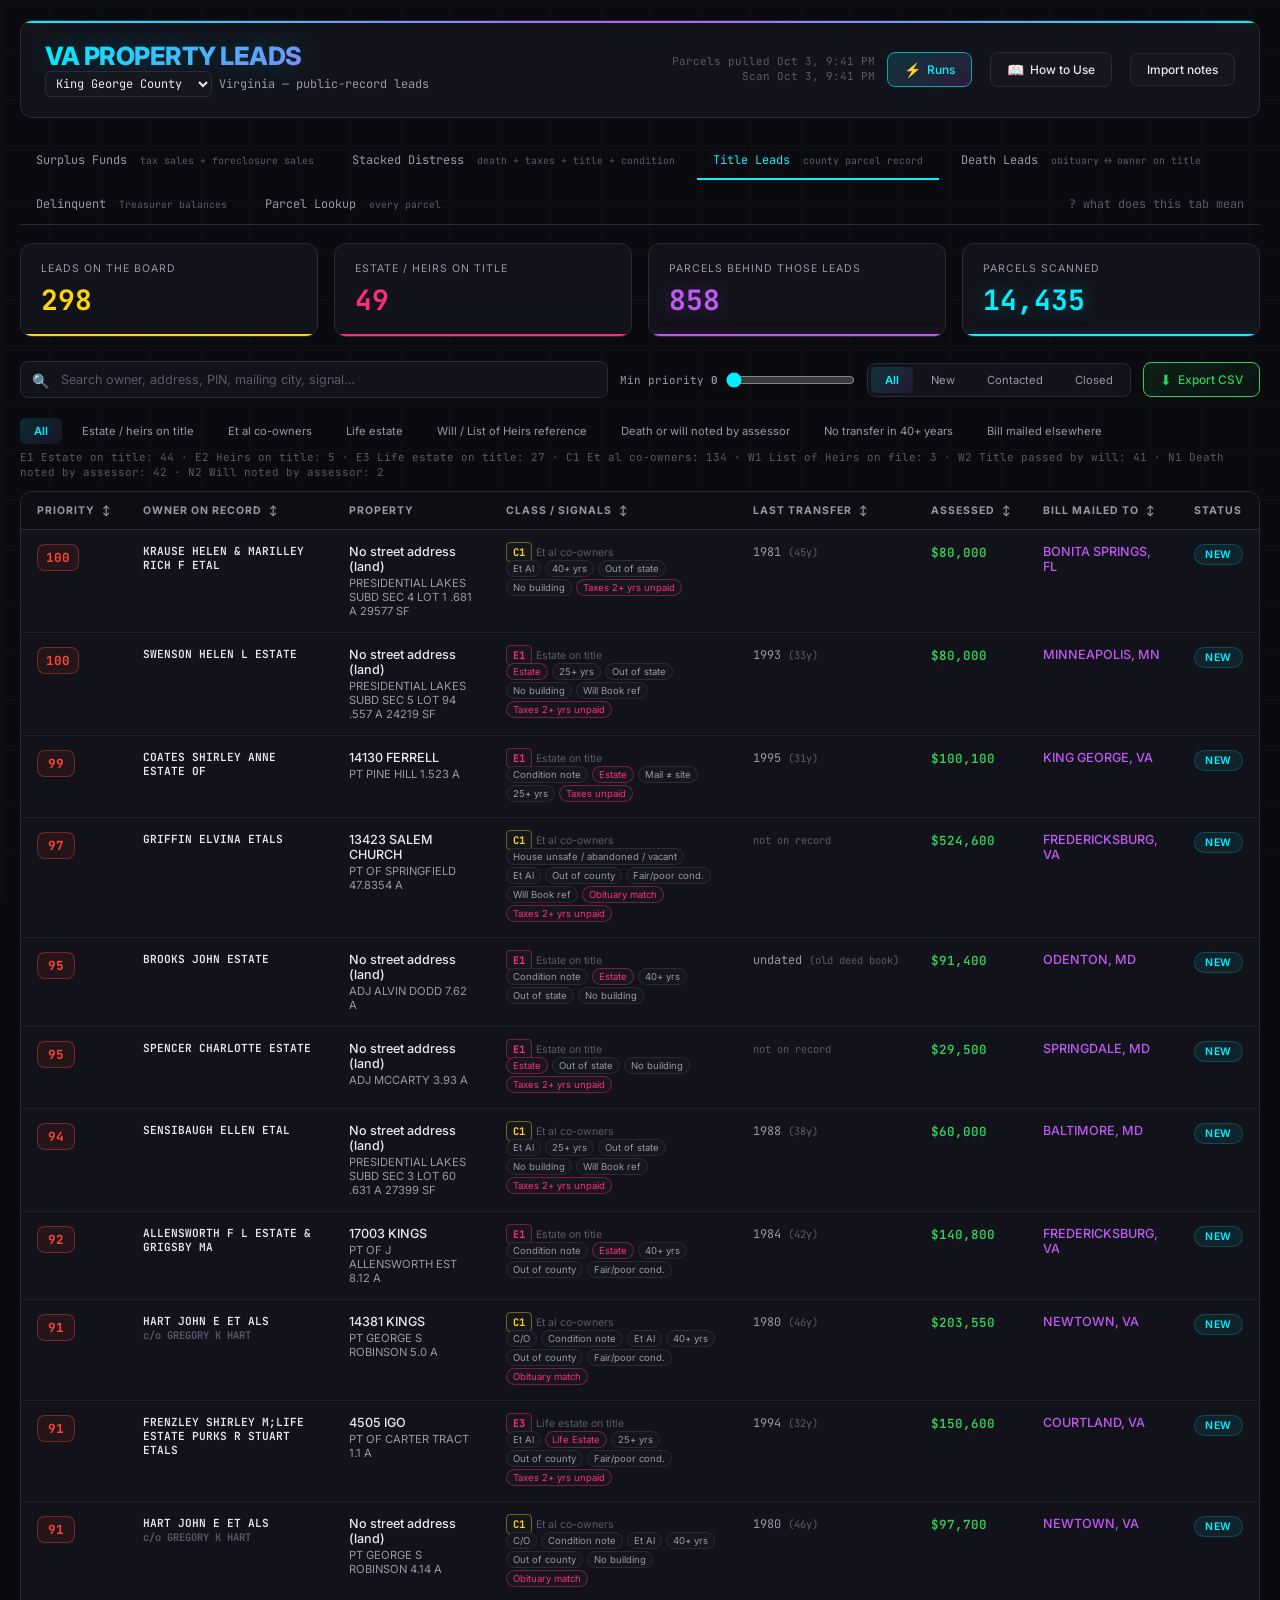
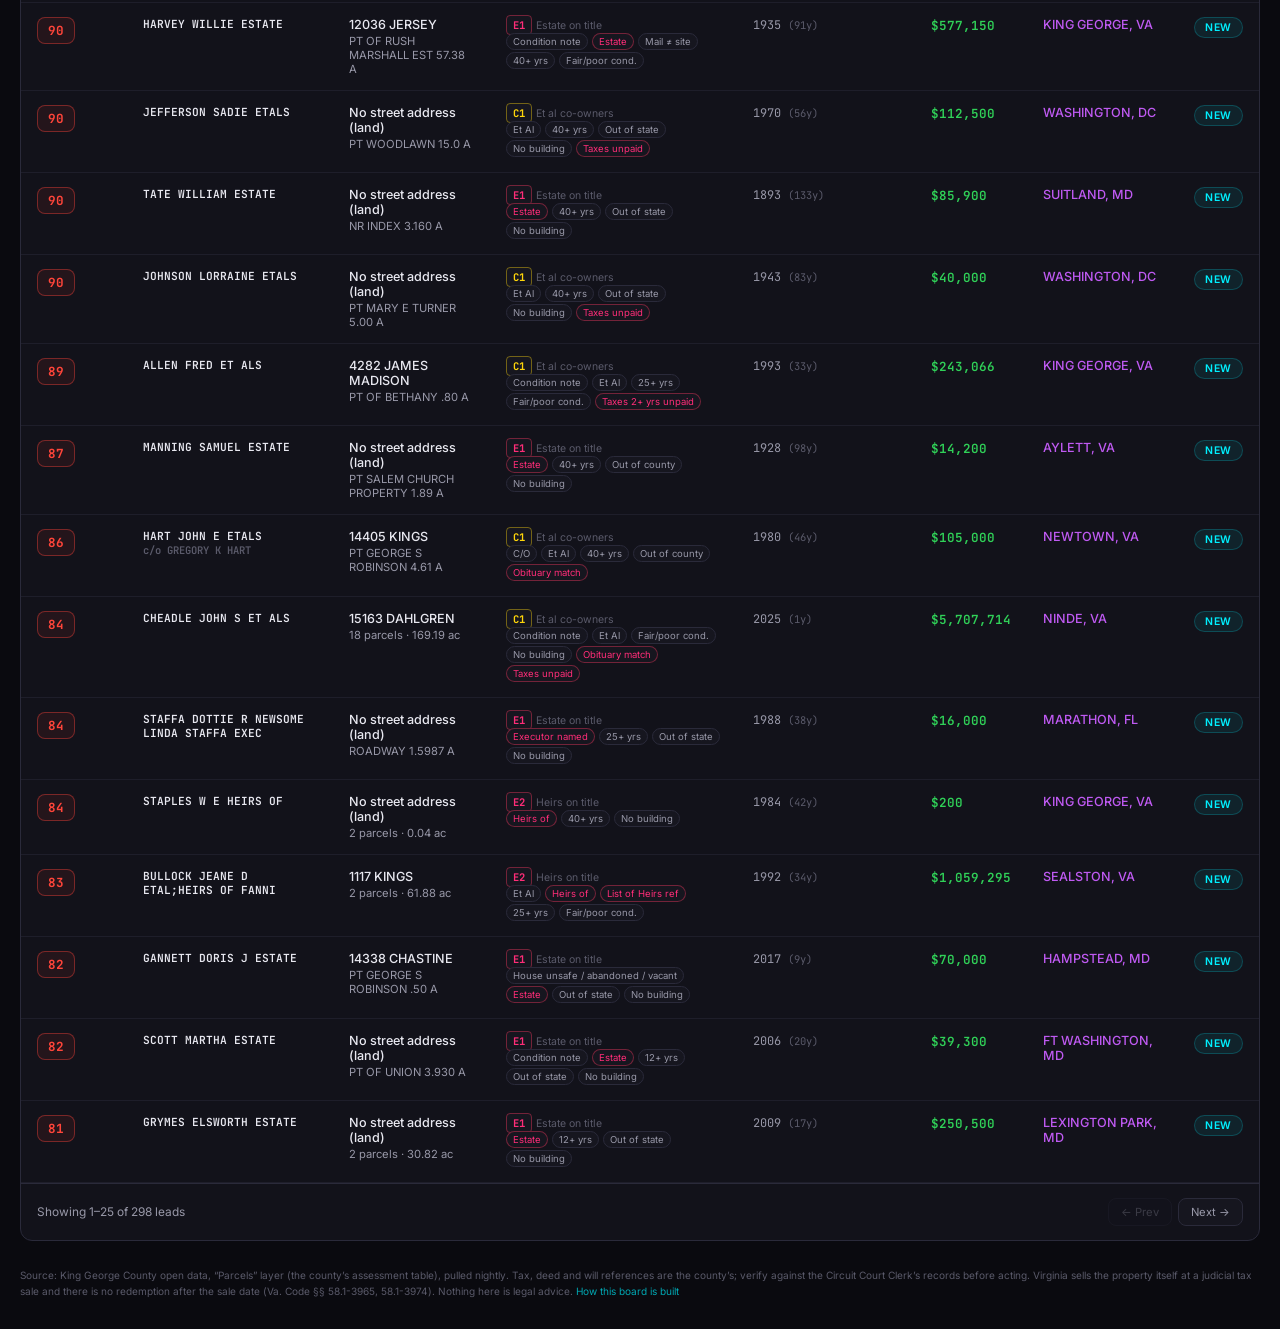
==== commit 1b0c41b5: "Add Westmoreland County as a second county on the same dashboard - engine/config.py: VAPL_COUNTY swi" ====
--- a/index.html
+++ b/index.html
@@ -69,7 +69,7 @@
         <div class="header-title">
             <div>
                 <div class="logo">VA PROPERTY LEADS</div>
-                <div class="subtitle">King George County, Virginia — public-record title leads</div>
+                <div class="subtitle"><select id="countySelect" title="Switch county" style="background:var(--bg-card); color:var(--text-primary); border:1px solid var(--border); border-radius:6px; padding:3px 6px; font:inherit"></select> Virginia — public-record leads</div>
             </div>
         </div>
         <div class="header-actions">
@@ -86,6 +86,7 @@
     </header>
 
     <div id="saleBanner" class="next-step" style="display:none; margin-bottom:14px"></div>
+    <div id="countyNote" class="verify" style="display:none; margin-bottom:14px"></div>
 
     <div class="view-tabs">
         <button class="view-tab" data-view="surplus">Surplus Funds <span class="view-tab-sub">tax sales + foreclosure sales</span></button>
@@ -93,7 +94,7 @@
         <button class="view-tab active" data-view="title">Title Leads <span class="view-tab-sub">county parcel record</span></button>
         <button class="view-tab" data-view="death">Death Leads <span class="view-tab-sub">obituary ↔ owner on title</span></button>
         <button class="view-tab" data-view="delinq">Delinquent <span class="view-tab-sub">Treasurer balances</span></button>
-        <button class="view-tab" data-view="lookup">Parcel Lookup <span class="view-tab-sub">all 14k parcels</span></button>
+        <button class="view-tab" data-view="lookup">Parcel Lookup <span class="view-tab-sub">every parcel</span></button>
         <a class="view-tab" id="tabGuideLink" href="guide.html#title" target="_blank" rel="noopener" style="margin-left:auto; text-decoration:none; color:var(--text-dim)" title="Open the field guide for this tab">? what does this tab mean</a>
     </div>
 
@@ -282,13 +283,13 @@
         <div class="empty-state" id="lookupEmpty">
             <div class="icon">🗺️</div>
             <h3>Search the parcel index</h3>
-            <p>Useful when you have a name from an obituary or a court notice and want to know what that person holds in King George County.</p>
+            <p>Useful when you have a name from an obituary or a court notice and want to know what that person holds in <span data-county-name>King George</span> County.</p>
         </div>
     </div>
 </div><!-- /view-lookup -->
 
     <div class="foot">
-        Source: King George County open data, “Parcels” layer (the county’s assessment table), pulled nightly. Tax, deed and will references are the
+        Source: <span data-county-name>King George</span> County open data, “Parcels” layer (the county’s assessment table), pulled nightly. Tax, deed and will references are the
         county’s; verify against the Circuit Court Clerk’s records before acting. Virginia sells the property itself at a judicial tax sale and there is no
         redemption after the sale date (Va. Code §§ 58.1-3965, 58.1-3974). Nothing here is legal advice.
         <a href="https://github.com/friendsenemy/va-property-leads#readme" target="_blank" rel="noopener">How this board is built</a>
@@ -339,11 +340,11 @@
     const LAZY = { lookup: () => LookupApp.init(), death: () => DeathApp.init(), stack: () => StackApp.init(), delinq: () => DelinqApp.init(), surplus: () => SurplusApp.init() };
     TitleApp.init();
     // A King George tax sale on counsel's page is the whole buy window: say so on every tab.
-    fetch(`data/sales/notices.json?t=${Date.now()}`, { cache: "no-store" }).then((r) => r.ok ? r.json() : null).then((j) => {
+    if (VAPL.key === "king-george") fetch(`${VAPL.DATA}sales/notices.json?t=${Date.now()}`, { cache: "no-store" }).then((r) => r.ok ? r.json() : null).then((j) => {
         const up = j && (j.king_george_upcoming || []);
         if (!up || !up.length) return;
         const b = document.getElementById("saleBanner");
-        b.innerHTML = up.map((n) => `<b>King George tax sale ${TitleApp.esc(n.sale_date)}.</b> ${TitleApp.esc(n.heading)} ` +
+        b.innerHTML = up.map((n) => `<b>${VAPL.county.name} tax sale ${TitleApp.esc(n.sale_date)}.</b> ${TitleApp.esc(n.heading)} ` +
             (n.list_pdf ? `<a style="color:var(--cyan-dim)" href="${TitleApp.esc(n.list_pdf)}" target="_blank" rel="noopener">parcel list (PDF)</a>` : "")).join("<br>") +
             `<div class="sub">Owners can redeem only before the sale date. ${(j.listed_parcels || []).length} listed parcels joined to the board.</div>`;
         b.style.display = "block";
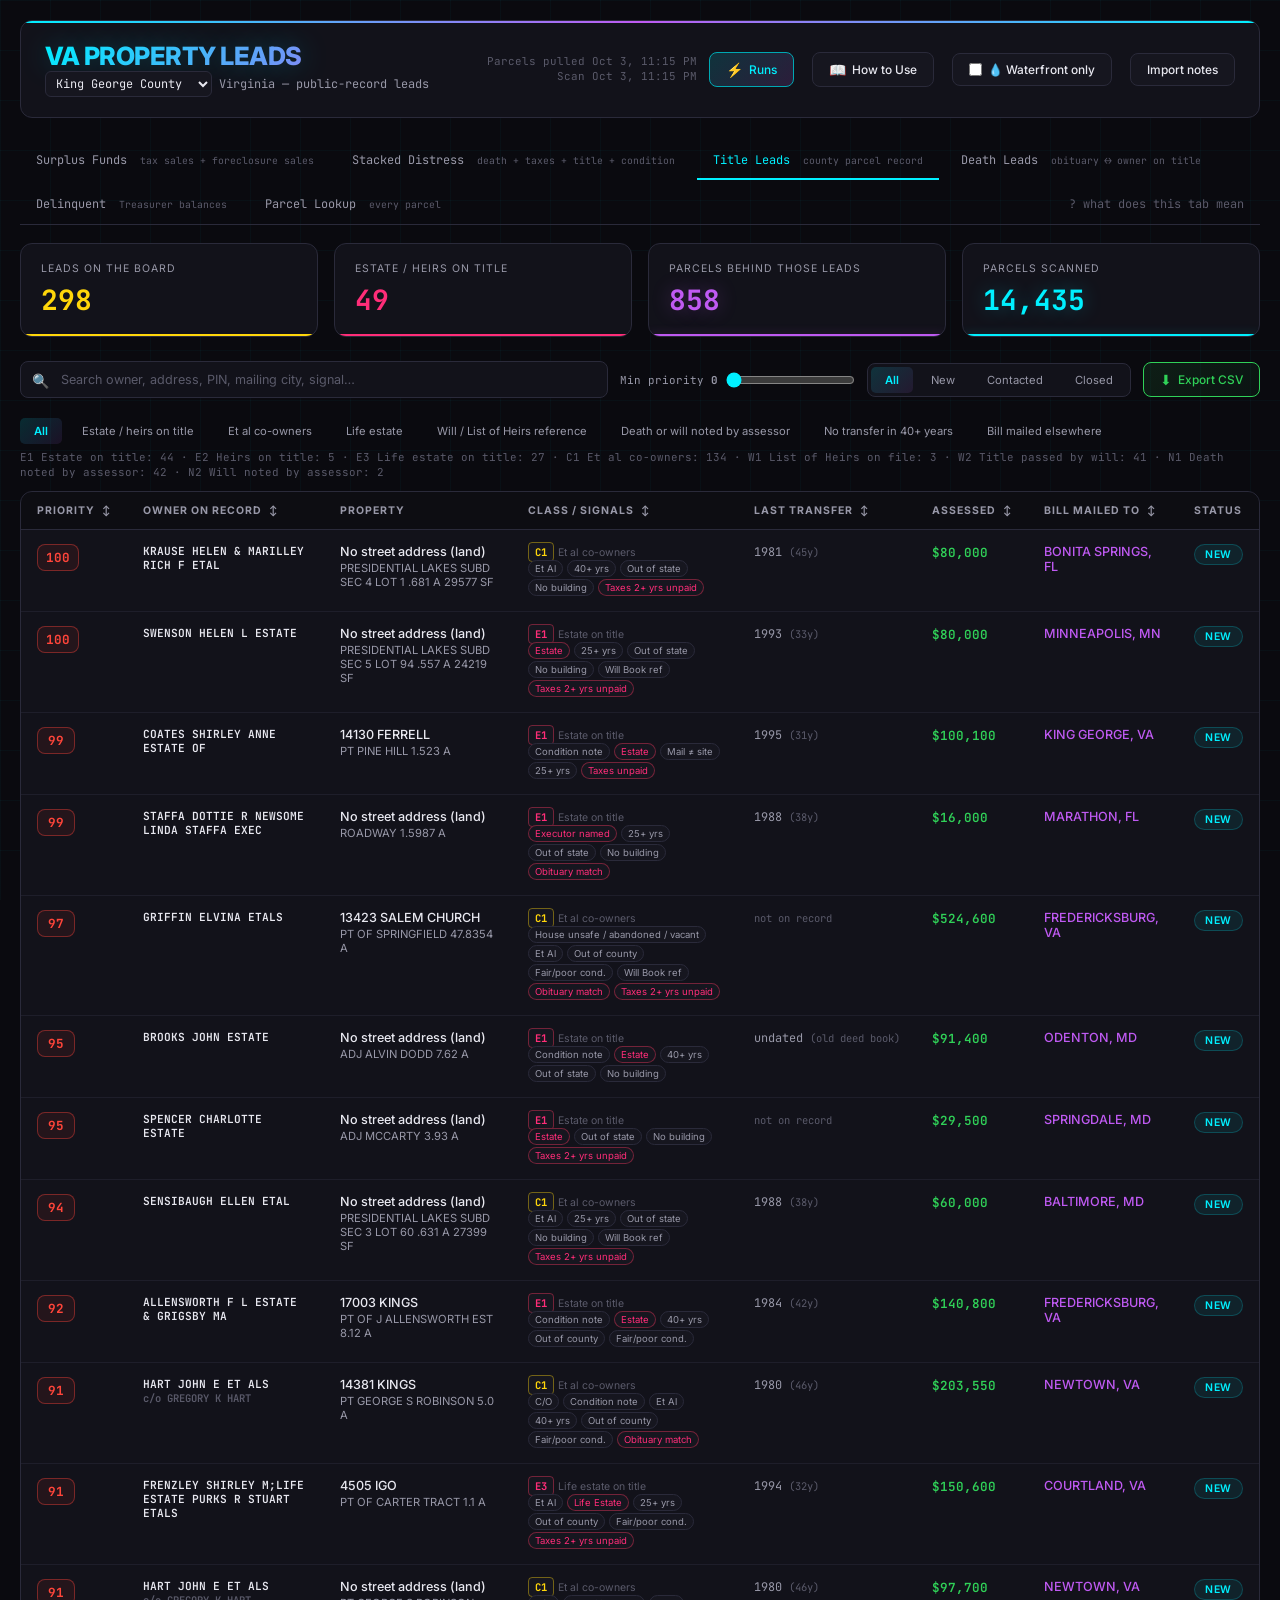
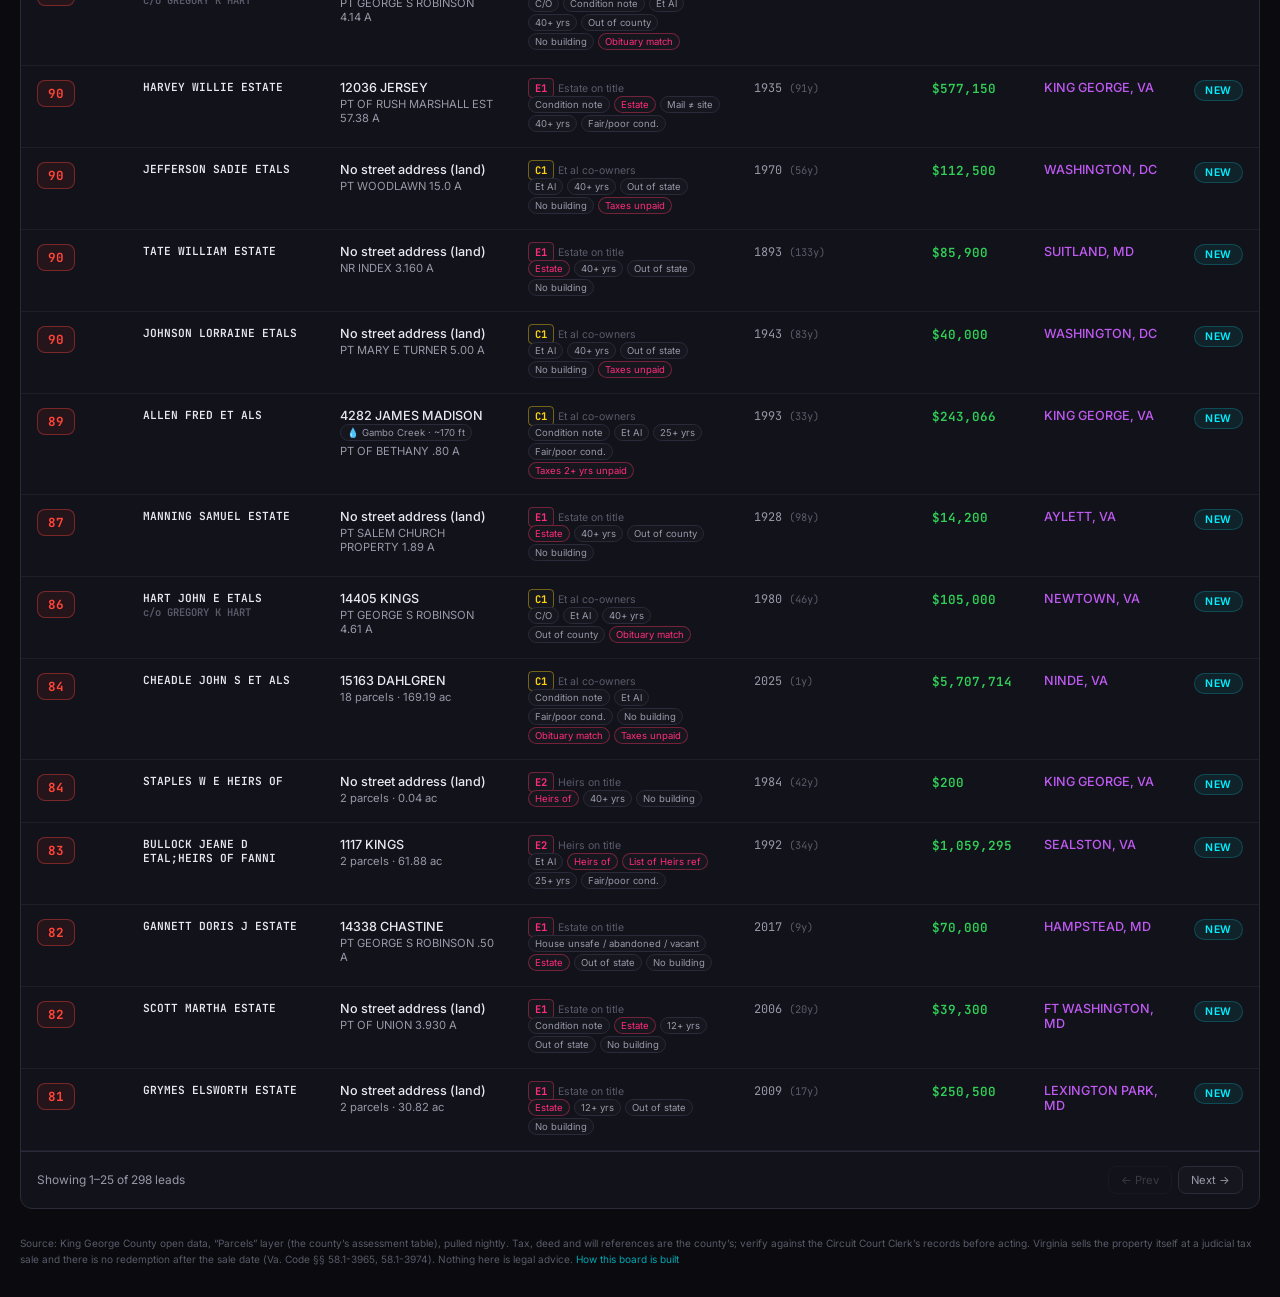
==== commit 8df45482: "Waterfront: flag every parcel whose lot line reaches mapped water, in both counties engine/waterfron" ====
--- a/index.html
+++ b/index.html
@@ -80,6 +80,7 @@
             <a class="btn" href="guide.html" target="_blank" rel="noopener" title="What each tab means, how to work a lead, and what to say" style="margin-left:6px">
                 <span class="icon">📖</span> How to Use
             </a>
+            <label class="btn" style="margin-left:6px; cursor:pointer; display:inline-flex; align-items:center; gap:6px" title="Show only owners with a parcel whose lot line reaches a river, creek, bay or lake. Applies to every tab."><input type="checkbox" id="waterOnly"> 💧 Waterfront only</label>
             <button class="btn" id="importNotesBtn" type="button" title="Load a private notes file. It stays in this browser and is never uploaded." style="margin-left:6px">Import notes</button>
             <input type="file" id="importNotesFile" accept=".json,application/json" style="display:none">
         </div>
--- a/static/css/style.css
+++ b/static/css/style.css
@@ -906,3 +906,5 @@
 .letter-box { white-space: pre-wrap; background: var(--bg-card); border: 1px solid var(--border); border-radius: var(--radius); padding: 14px 16px; font-size: 0.95rem; line-height: 1.55; margin: 8px 0; }
 .law-box { border-left: 3px solid var(--yellow); padding: 10px 14px; background: var(--bg-card); border-radius: var(--radius); font-size: 0.86rem; line-height: 1.55; }
 .law-box li { margin: 4px 0 4px 18px; }
+
+.chip-water { padding: 2px 8px; border-radius: 999px; font-size: 0.72rem; background: rgba(56, 189, 248, 0.14); border: 1px solid rgba(56, 189, 248, 0.55); color: #7dd3fc; margin-top: 4px; display: inline-block; white-space: nowrap; }
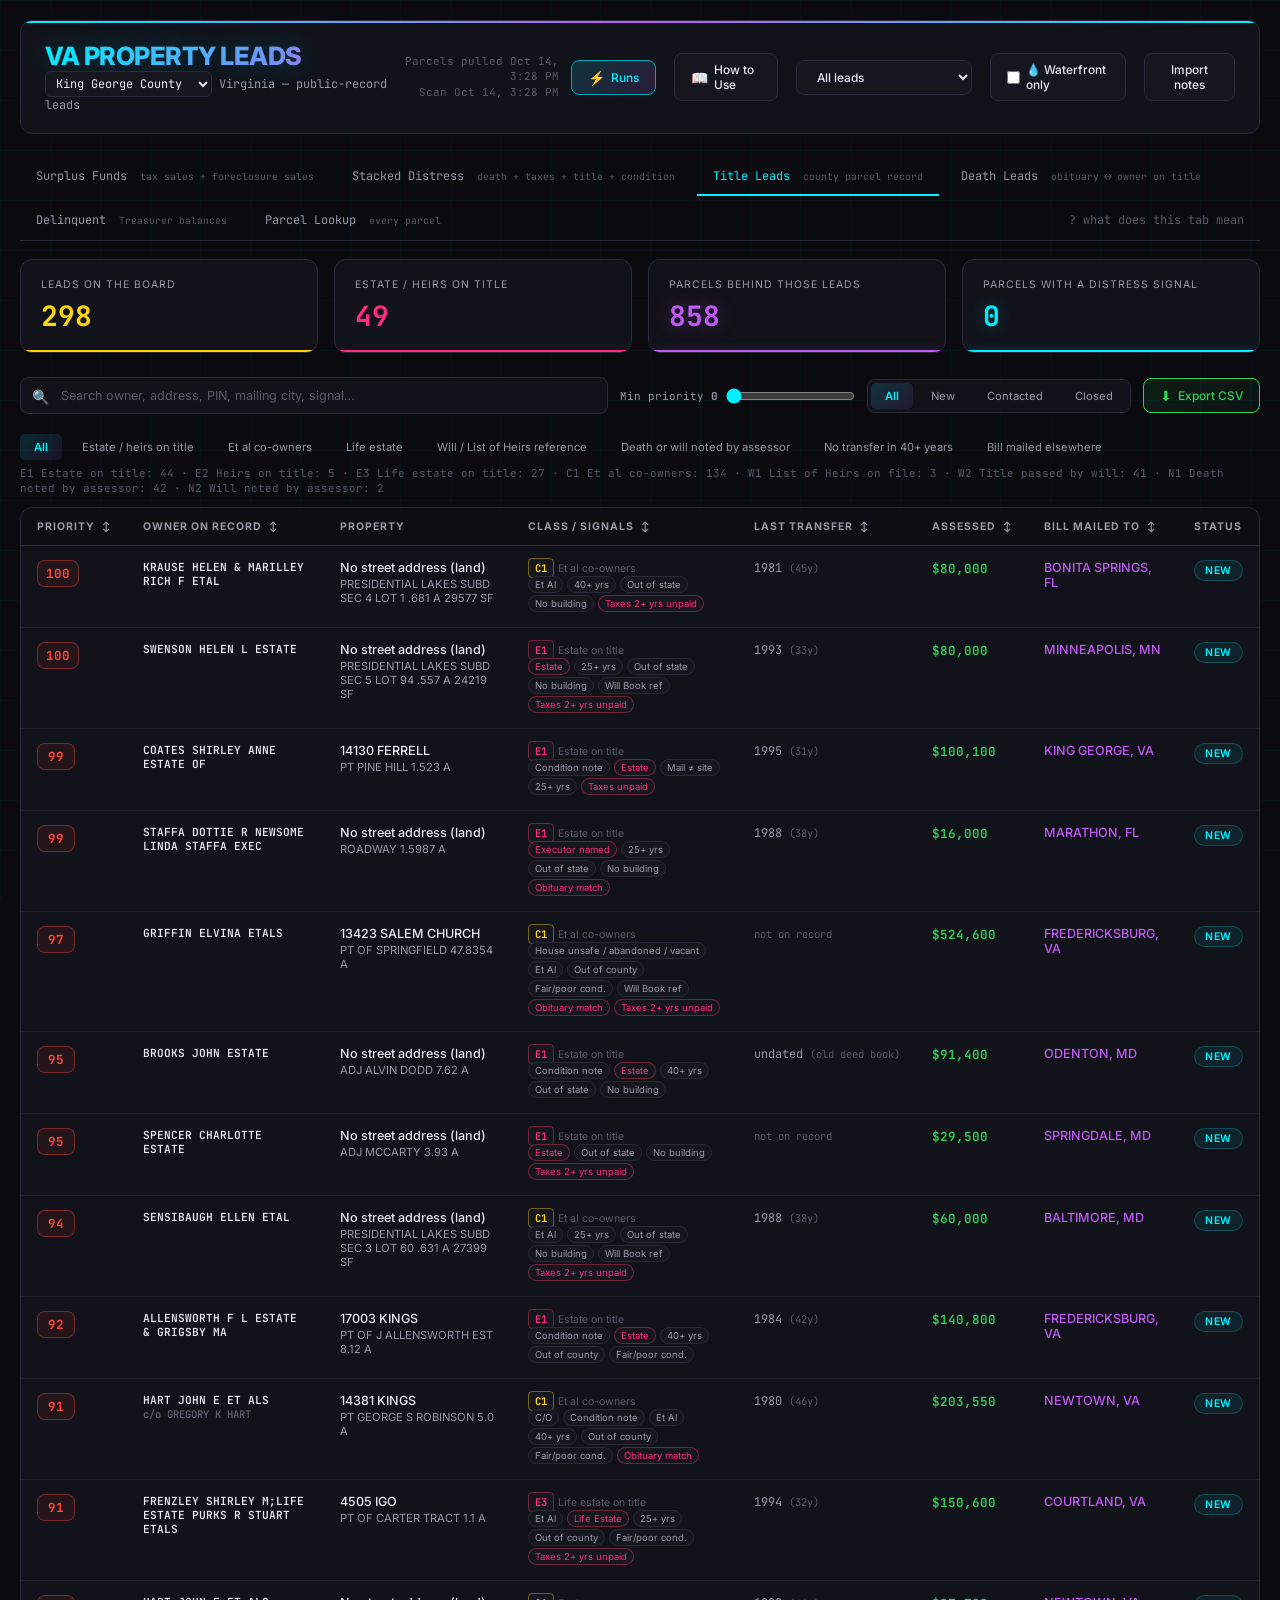
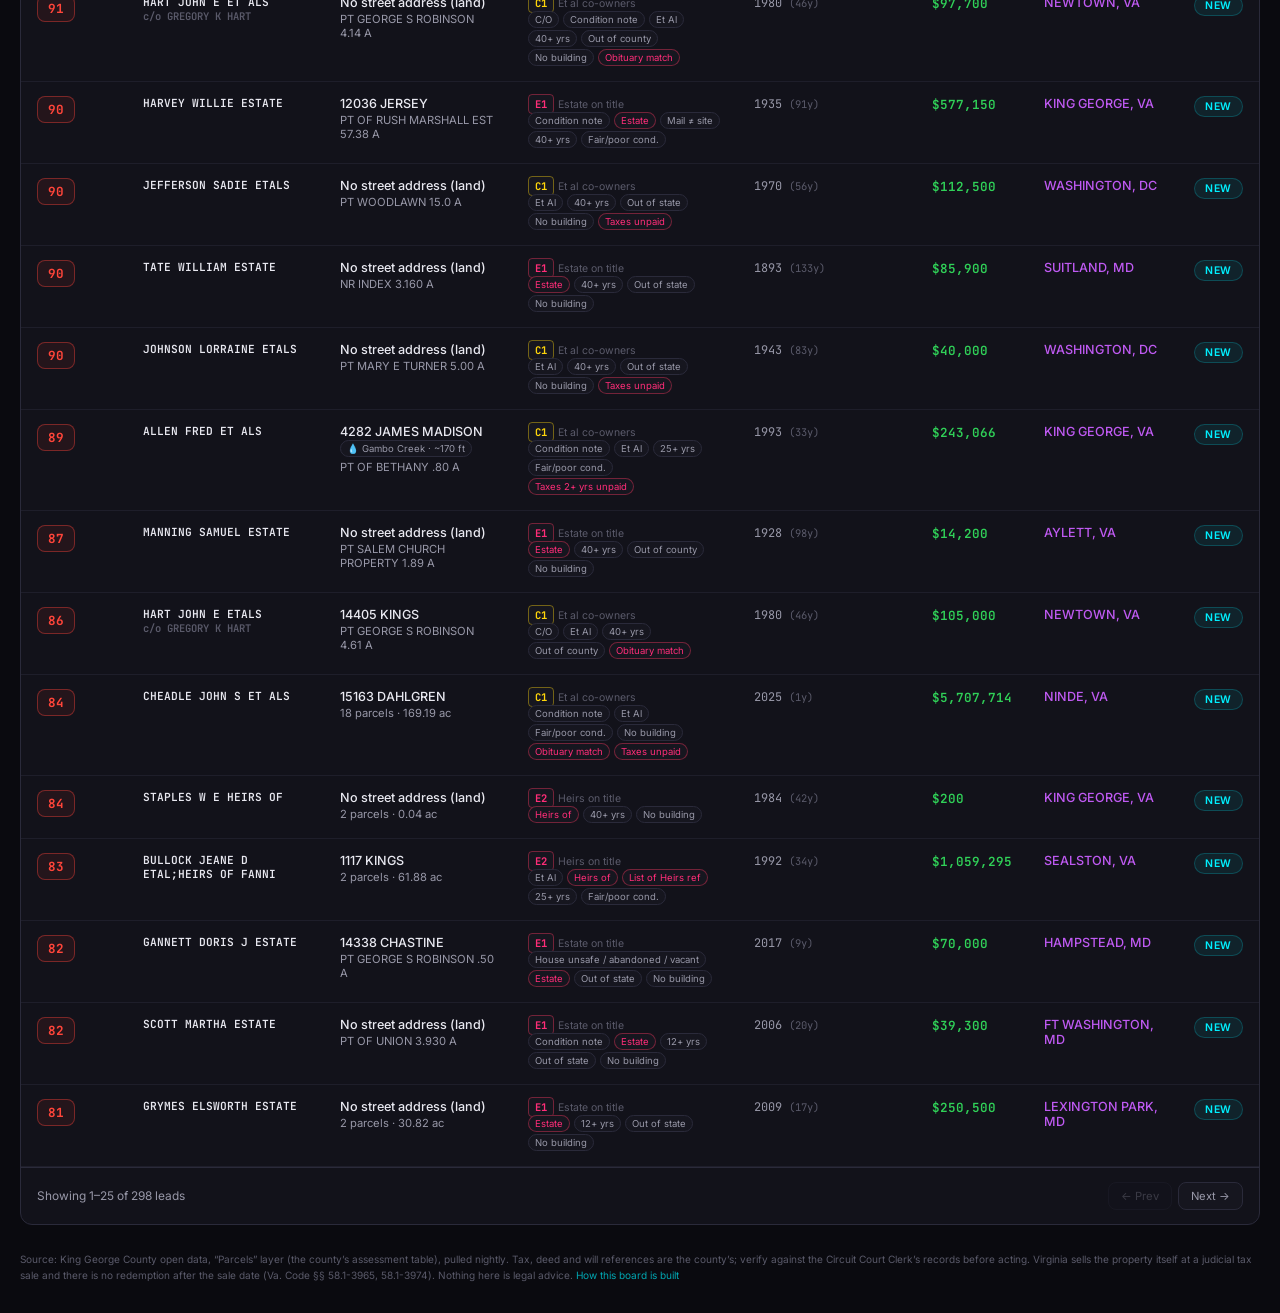
==== commit 0b4ff9dd: "Distress signals: engine, matching, scoring, UI and daily workflow (sources to follow) engine/distre" ====
--- a/index.html
+++ b/index.html
@@ -80,6 +80,13 @@
             <a class="btn" href="guide.html" target="_blank" rel="noopener" title="What each tab means, how to work a lead, and what to say" style="margin-left:6px">
                 <span class="icon">📖</span> How to Use
             </a>
+            <select class="btn" id="sigFilter" title="Public-agency records (fire, vacancy, code enforcement, demolition, blight) matched to parcels. Applies to every tab." style="margin-left:6px">
+                <option value="">All leads</option>
+                <option value="any">Distress signal (any)</option>
+                <option value="fire">🔥 Fire-damaged</option>
+                <option value="stacked">⚡ Stacked 2+ kinds</option>
+                <option value="repeat">⚠ Repeat code cases</option>
+            </select>
             <label class="btn" style="margin-left:6px; cursor:pointer; display:inline-flex; align-items:center; gap:6px" title="Show only owners with a parcel whose lot line reaches a river, creek, bay or lake. Applies to every tab."><input type="checkbox" id="waterOnly"> 💧 Waterfront only</label>
             <button class="btn" id="importNotesBtn" type="button" title="Load a private notes file. It stays in this browser and is never uploaded." style="margin-left:6px">Import notes</button>
             <input type="file" id="importNotesFile" accept=".json,application/json" style="display:none">
@@ -114,8 +121,8 @@
             <div class="stat-value" id="tstatParcels">0</div>
         </div>
         <div class="stat-card cyan">
-            <div class="stat-label">Parcels Scanned</div>
-            <div class="stat-value" id="tstatIndexed">0</div>
+            <div class="stat-label">Parcels With a Distress Signal</div>
+            <div class="stat-value" id="tstatSignals">0</div>
         </div>
     </div>
 
--- a/static/css/style.css
+++ b/static/css/style.css
@@ -908,3 +908,6 @@
 .law-box li { margin: 4px 0 4px 18px; }
 
 .chip-water { padding: 2px 8px; border-radius: 999px; font-size: 0.72rem; background: rgba(56, 189, 248, 0.14); border: 1px solid rgba(56, 189, 248, 0.55); color: #7dd3fc; margin-top: 4px; display: inline-block; white-space: nowrap; }
+
+.chip-sig { padding: 2px 8px; border-radius: 999px; font-size: 0.72rem; background: rgba(251, 146, 60, 0.14); border: 1px solid rgba(251, 146, 60, 0.6); color: #fdba74; margin-top: 4px; display: inline-block; white-space: nowrap; }
+.chip-fire { background: rgba(248, 113, 113, 0.18); border-color: rgba(248, 113, 113, 0.7); color: #fca5a5; }
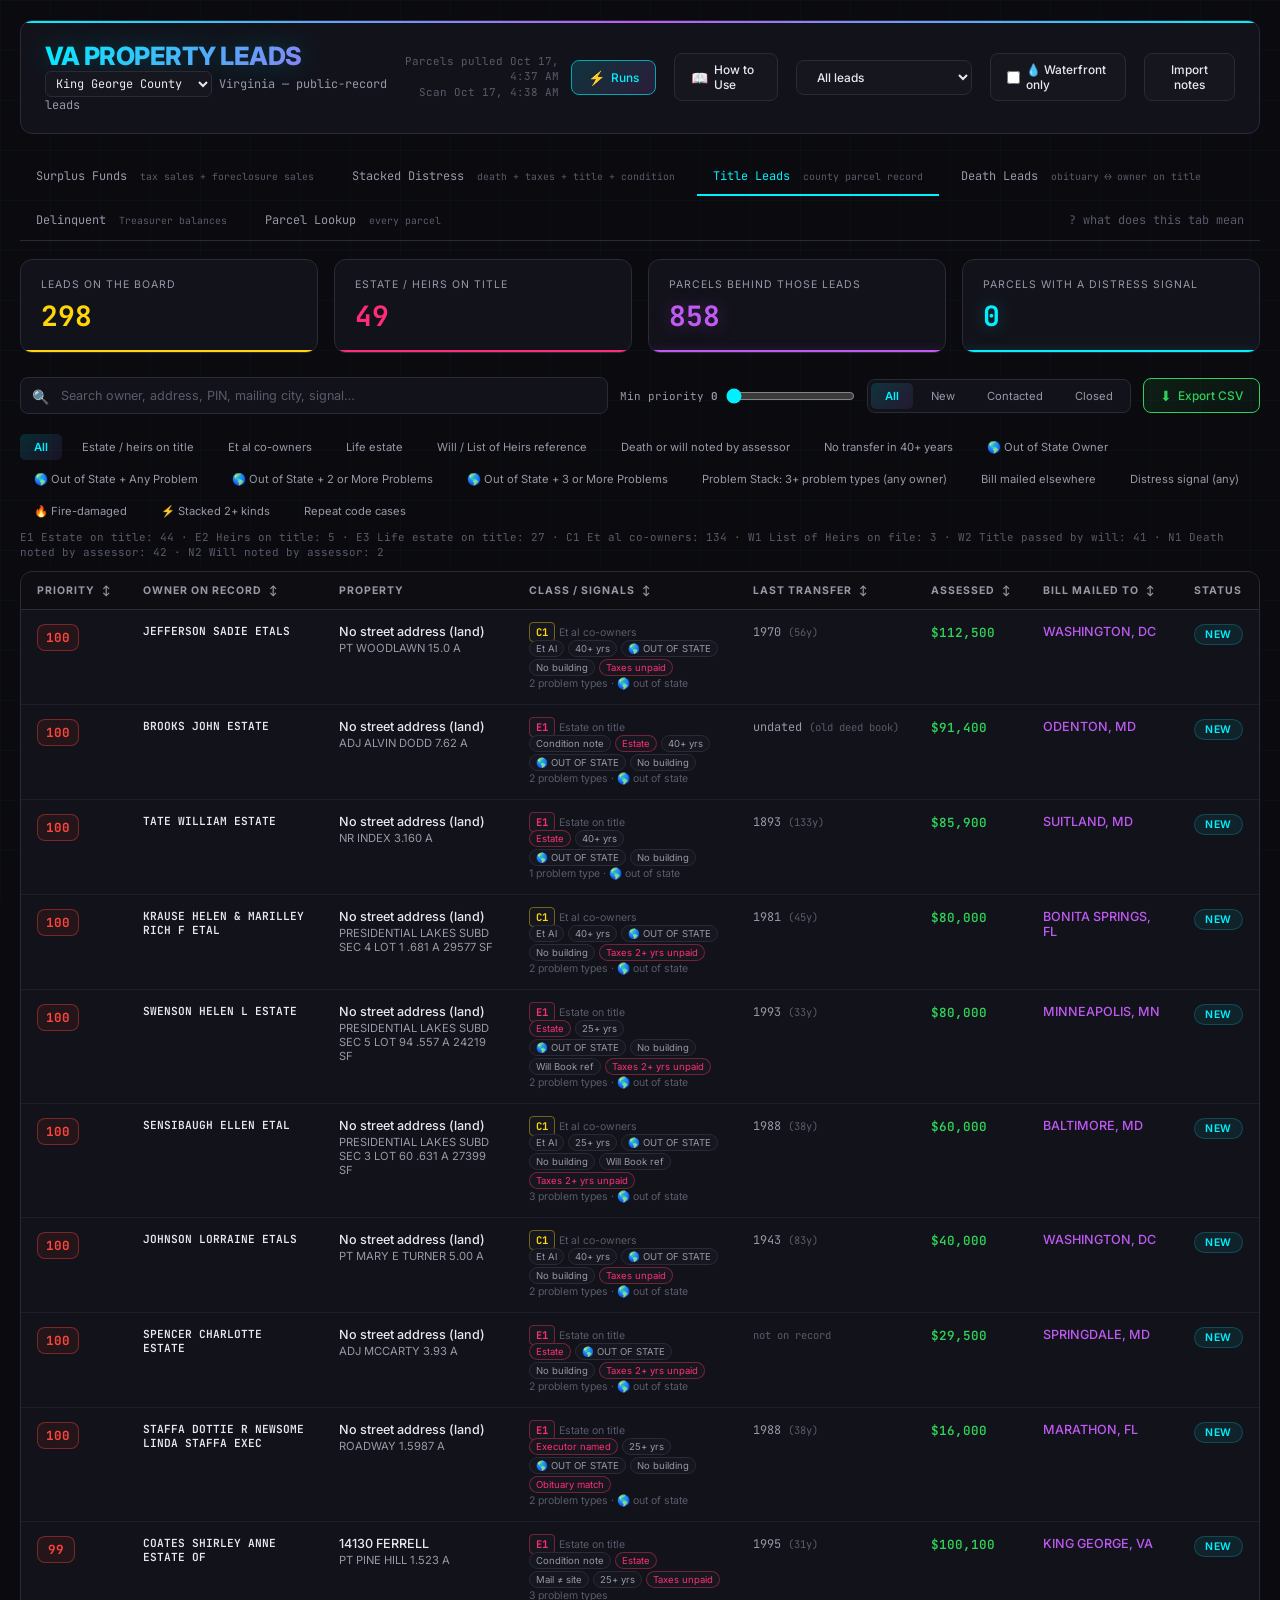
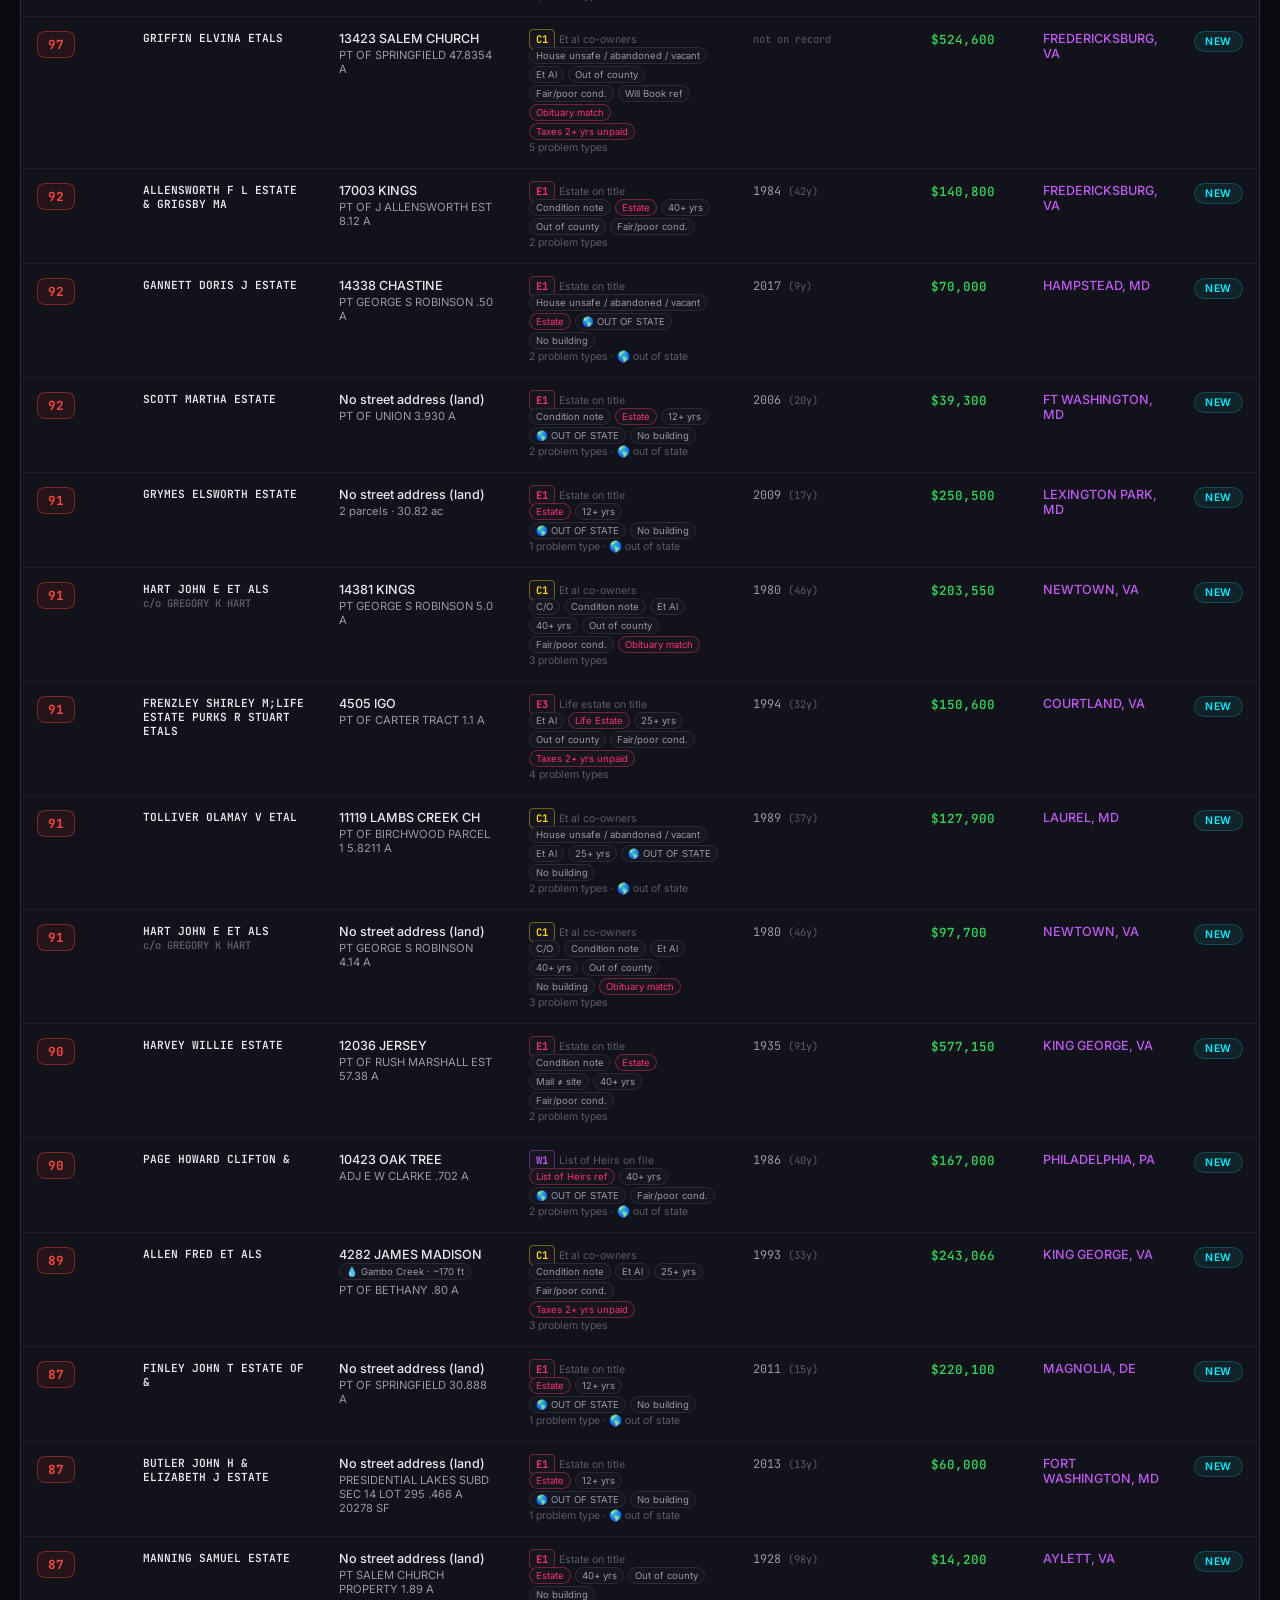
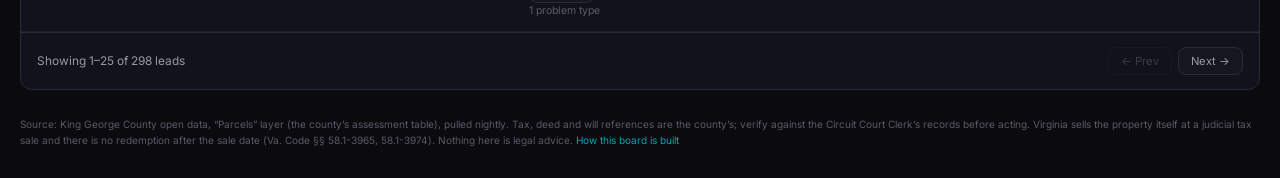
==== commit ef3b085c: "Lead cards: Property block + aerial imagery panel, same as the Maryland tool Every lead card (Title," ====
--- a/index.html
+++ b/index.html
@@ -57,6 +57,25 @@
         .m-links { display:flex; gap:14px; flex-wrap:wrap; font-size:0.82rem; }
         .m-links a, .ptable a { color:var(--cyan-dim); }
         .lookup-results { margin-top:10px; }
+        /* aerial imagery panel (same as the Maryland tool) */
+        .aerial-tabs { display:flex; gap:6px; margin-bottom:8px; flex-wrap:wrap; }
+        .aerial-tab { background:var(--bg-card); border:1px solid var(--border); color:var(--text-secondary); border-radius:var(--radius); padding:5px 10px; font-size:0.75rem; cursor:pointer; font-family:var(--font-mono); }
+        .aerial-tab.active { color:var(--cyan); border-color:var(--cyan-dim); }
+        .aerial-date { color:var(--text-dim); margin-left:4px; }
+        .aerial-img-wrap { display:block; position:relative; border-radius:var(--radius); overflow:hidden; border:1px solid var(--border); background:#000; aspect-ratio:1/1; max-width:640px; }
+        .aerial-img { width:100%; height:100%; object-fit:cover; display:block; }
+        .aerial-fail { display:none; position:absolute; inset:0; align-items:center; justify-content:center; color:var(--text-dim); font-size:0.85rem; }
+        .aerial-img-wrap.failed .aerial-img, .aerial-img-wrap.failed .tile-grid { visibility:hidden; }
+        .aerial-img-wrap.failed .aerial-fail { display:flex; }
+        .aerial-stage { width:100%; height:100%; display:flex; align-items:center; justify-content:center; }
+        .tile-grid { max-width:100%; }
+        .tile-attrib { position:absolute; right:4px; bottom:3px; font-size:0.6rem; color:#fff; background:rgba(0,0,0,0.55); padding:1px 5px; border-radius:3px; font-family:var(--font-mono); }
+        .aerial-pin { position:absolute; left:50%; top:50%; width:14px; height:14px; margin:-7px 0 0 -7px; border:2px solid #ff3b6b; border-radius:50%; box-shadow:0 0 0 2px rgba(0,0,0,0.5); pointer-events:none; }
+        .aerial-links { display:flex; gap:14px; flex-wrap:wrap; margin-top:8px; font-size:0.8rem; align-items:center; }
+        .aerial-links a { color:var(--cyan); }
+        .aerial-coords { color:var(--text-dim); font-family:var(--font-mono); font-size:0.72rem; margin-left:auto; }
+        .aerial-note, .aerial-missing { font-size:0.72rem; color:var(--text-dim); margin-top:6px; line-height:1.4; }
+        .aerial-pick { background:var(--bg-card); color:var(--text-secondary); border:1px solid var(--border); border-radius:var(--radius); font-size:0.75rem; margin-left:8px; max-width:260px; }
         .foot { margin:26px 0 10px; font-size:0.72rem; color:var(--text-dim); line-height:1.6; }
         .foot a { color:var(--cyan-dim); }
     </style>
@@ -337,6 +356,7 @@
 <script src="static/js/config.js"></script>
 <script src="static/js/shared.js"></script>
 <script src="static/js/title.js"></script>
+<script src="static/js/aerial.js"></script>
 <script src="static/js/tabs.js"></script>
 <script src="static/js/stack.js"></script>
 <script src="static/js/surplus.js"></script>
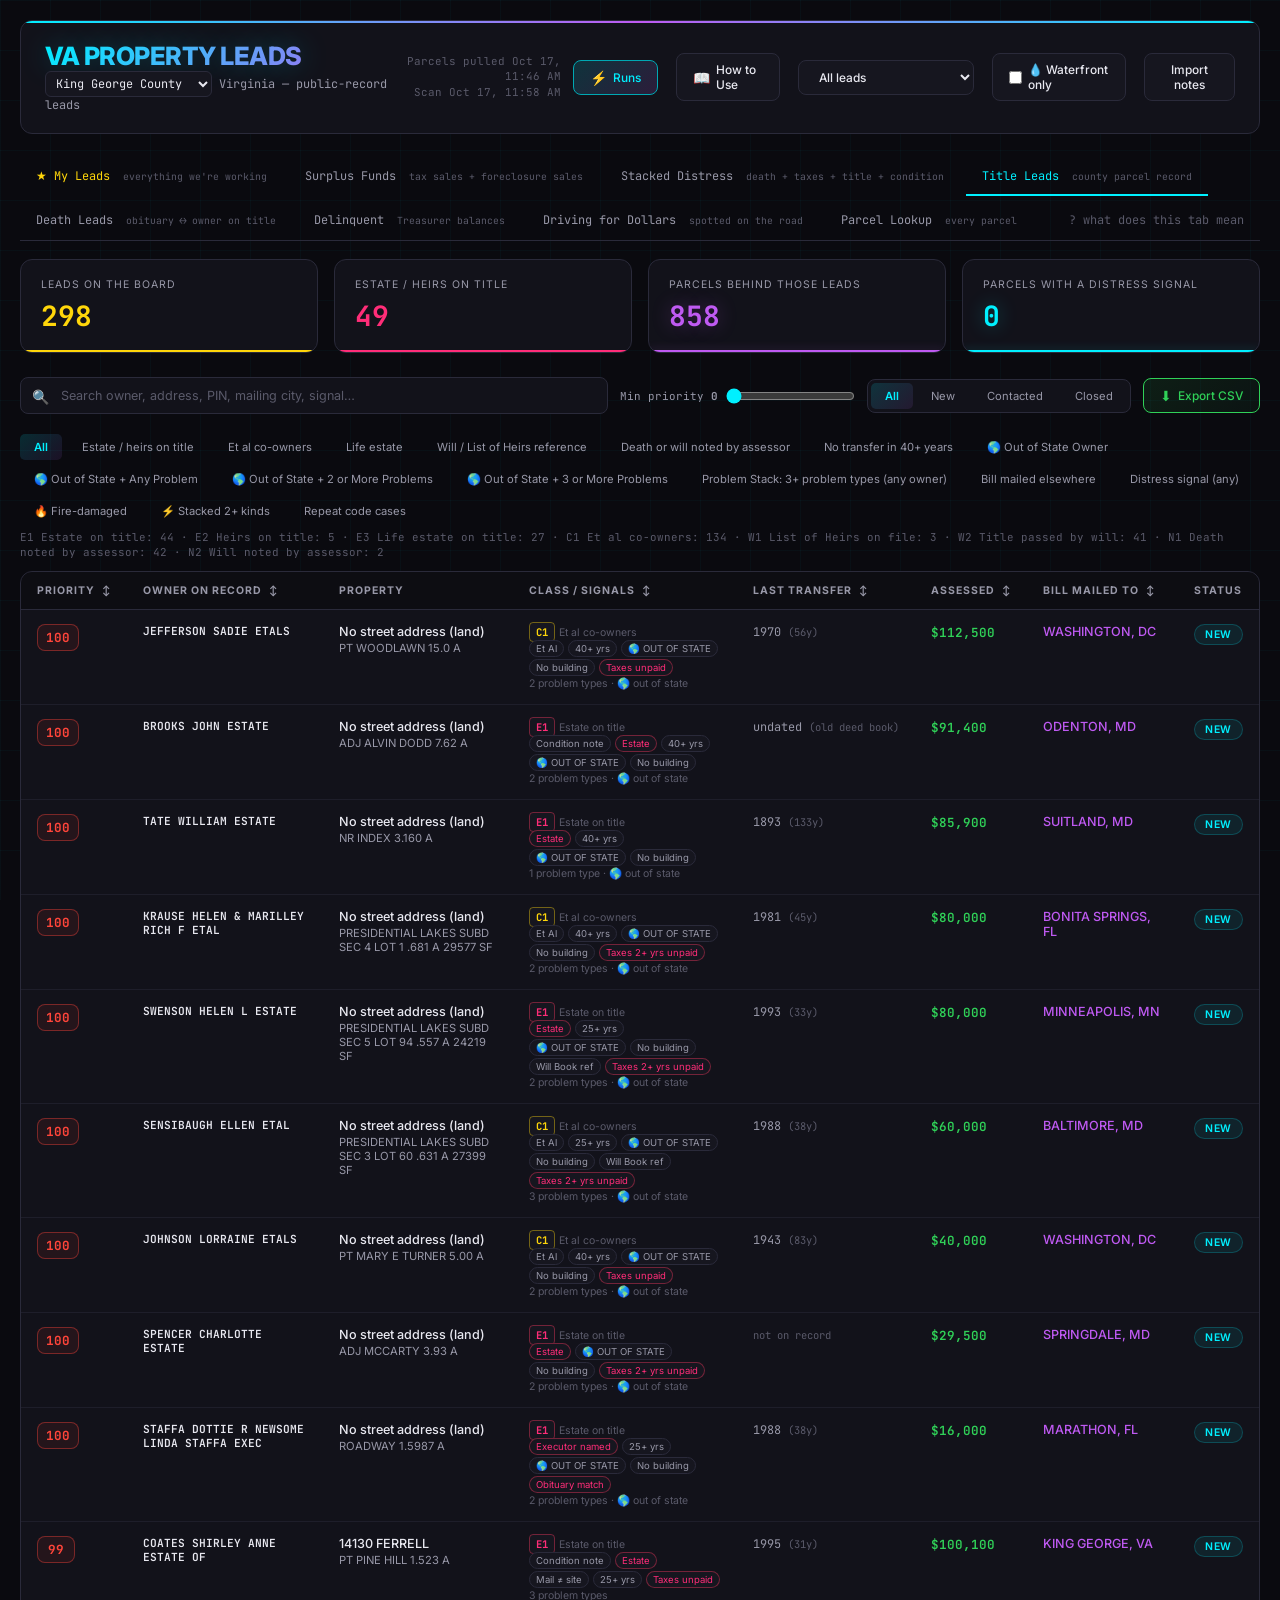
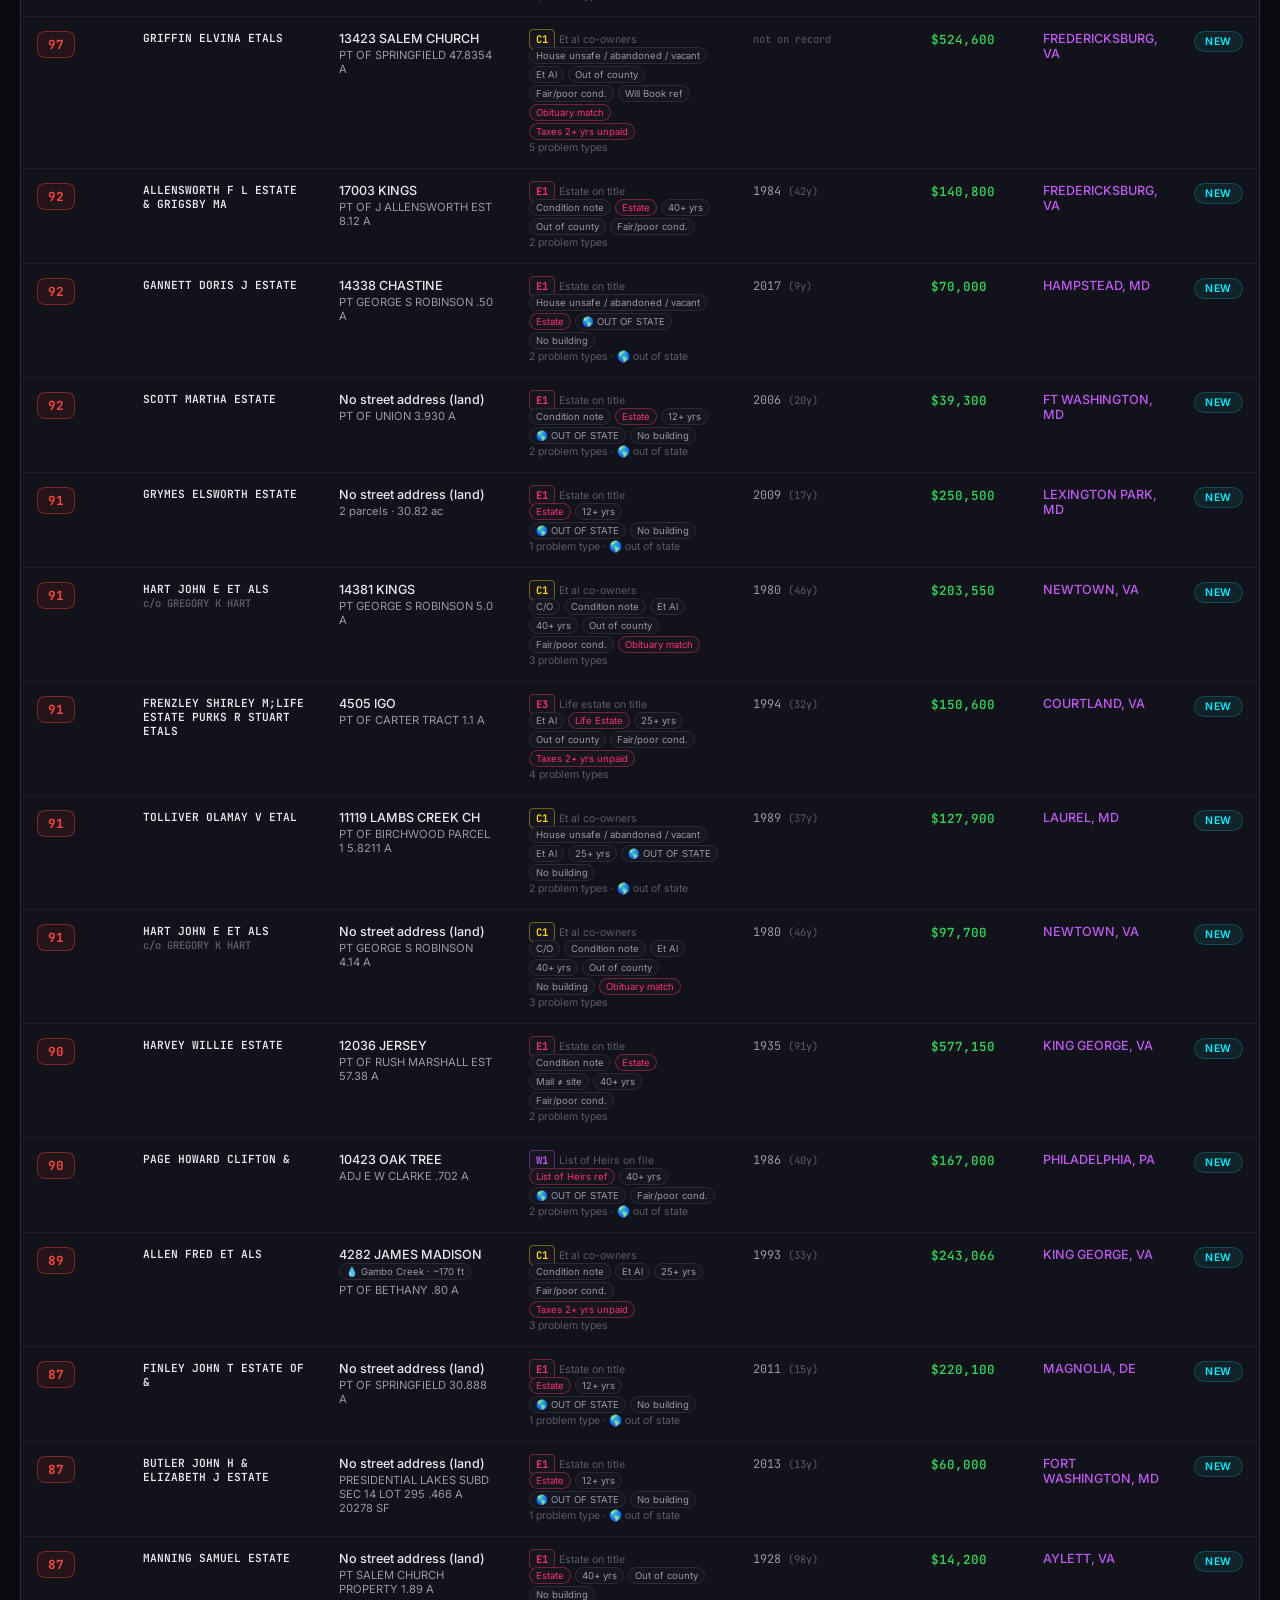
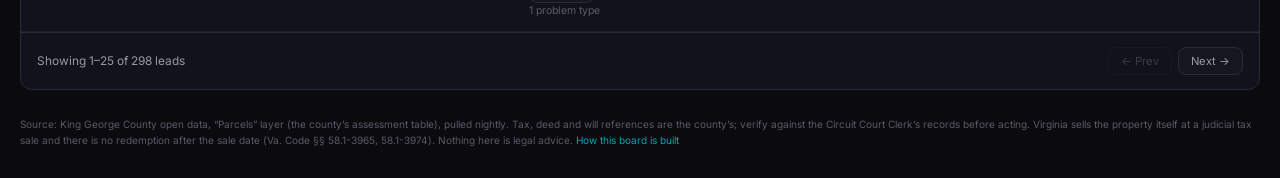
==== commit b994d710: "Port today's MD upgrades: My Leads CRM (add/follow-up/remove, add-a-lead, cross-county), readable no" ====
--- a/index.html
+++ b/index.html
@@ -24,6 +24,37 @@
         .view-tabs { display:flex; gap:6px; margin: 0 0 18px; border-bottom:1px solid var(--border); flex-wrap:wrap; }
         .view-tab { background:none; border:none; color:var(--text-secondary); padding:10px 16px; font-family:var(--font-mono); font-size:0.85rem; cursor:pointer; border-bottom:2px solid transparent; }
         .view-tab.active { color:var(--cyan); border-bottom-color:var(--cyan); }
+        .status-badge.working,
+        .status-badge.pursuing { background: rgba(255, 214, 10, 0.12); color: var(--yellow); border: 1px solid rgba(255, 214, 10, 0.35); }
+        .status-badge.followup { background: rgba(0, 240, 255, 0.08); color: var(--cyan); border: 1px dashed rgba(0, 240, 255, 0.4); }
+        .status-badge.dead { background: rgba(90, 90, 106, 0.1); color: var(--text-dim); border: 1px solid rgba(90, 90, 106, 0.2); text-decoration: line-through; }
+        .status-badge.warm { background: rgba(255, 159, 10, 0.1); color: #ff9f0a; border: 1px solid rgba(255, 159, 10, 0.3); }
+        .status-badge.watch { background: rgba(100, 210, 255, 0.08); color: #64d2ff; border: 1px solid rgba(100, 210, 255, 0.25); }
+        .status-badge.cold { background: rgba(90, 90, 106, 0.1); color: var(--text-secondary); border: 1px solid rgba(90, 90, 106, 0.3); }
+        .note-history .note.nc { white-space: normal; font-size: 0.92rem; padding: 10px 14px 12px; }
+        .nc-head { display:flex; flex-wrap:wrap; align-items:center; gap:8px; margin-bottom:8px; padding-bottom:6px; border-bottom:1px solid var(--border); }
+        .nc-date { font-family: var(--font-mono); font-size:0.8rem; color: var(--cyan); font-weight:600; }
+        .nc-who { font-size:0.78rem; color: var(--text-secondary); }
+        .nc-st { font-size:0.62rem !important; padding:2px 7px !important; animation:none !important; }
+        .nc-tab { font-size:0.72rem; color: var(--text-dim); margin-left:auto; }
+        .nc-body .nl { margin: 0 0 6px; line-height:1.5; }
+        .nc-body .nl-b { padding-left: 18px; position: relative; }
+        .nc-body .nl-b::before { content:"•"; position:absolute; left:5px; color: var(--text-dim); }
+        .nc-body .nl-b .nb { font-family: var(--font-mono); font-size:0.78rem; color: var(--text-dim); margin-right:6px; }
+        .nc-body .nl-b:has(.nb)::before { content:""; }
+        .nc-body .nk { font-weight:700; color: var(--yellow); letter-spacing:0.2px; }
+        .nc-body a { color: var(--cyan); text-decoration: none; border-bottom: 1px dotted var(--cyan); }
+        .nc-fold { max-height: 9.5em; overflow: hidden; -webkit-mask-image: linear-gradient(#000 70%, transparent); mask-image: linear-gradient(#000 70%, transparent); }
+        .nc-fold.open { max-height: none; -webkit-mask-image: none; mask-image: none; }
+        .nc-more { background:none; border:0; color: var(--cyan); font-size:0.8rem; cursor:pointer; padding:4px 0 0; }
+        .nc-mini { opacity: 0.75; padding: 6px 14px !important; }
+        .nc-mini .nc-head { border-bottom:0; margin-bottom:2px; padding-bottom:0; }
+        .nc-mini-t { font-size:0.82rem; color: var(--text-secondary); font-style: italic; }
+        .nc-fu { display:inline-block; margin-bottom:6px; font-size:0.82rem; font-weight:600; color: var(--yellow); }
+        .ml-form { display:grid; grid-template-columns: 1fr 1fr; gap:10px; }
+        .ml-form label { display:flex; flex-direction:column; gap:4px; font-size:0.78rem; color:var(--text-secondary); }
+        .ml-form input { background:var(--bg-secondary, #111); border:1px solid var(--border); color:var(--text-primary, #eee); padding:8px; border-radius:6px; font-size:0.9rem; }
+        @media (max-width: 640px) { .ml-form { grid-template-columns: 1fr; } }
         .view-tab-sub { font-size:0.7rem; color:var(--text-dim); margin-left:6px; }
         .presets { display:flex; flex-wrap:wrap; gap:6px; margin:10px 0 4px; }
         .prio-filter { display:flex; align-items:center; gap:8px; font-family:var(--font-mono); font-size:0.78rem; color:var(--text-secondary); }
@@ -116,11 +147,13 @@
     <div id="countyNote" class="verify" style="display:none; margin-bottom:14px"></div>
 
     <div class="view-tabs">
+        <button class="view-tab" data-view="myleads" style="color:var(--yellow)">★ My Leads <span class="view-tab-sub">everything we're working</span></button>
         <button class="view-tab" data-view="surplus">Surplus Funds <span class="view-tab-sub">tax sales + foreclosure sales</span></button>
         <button class="view-tab" data-view="stack">Stacked Distress <span class="view-tab-sub">death + taxes + title + condition</span></button>
         <button class="view-tab active" data-view="title">Title Leads <span class="view-tab-sub">county parcel record</span></button>
         <button class="view-tab" data-view="death">Death Leads <span class="view-tab-sub">obituary ↔ owner on title</span></button>
         <button class="view-tab" data-view="delinq">Delinquent <span class="view-tab-sub">Treasurer balances</span></button>
+        <button class="view-tab" data-view="d4d">Driving for Dollars <span class="view-tab-sub">spotted on the road</span></button>
         <button class="view-tab" data-view="lookup">Parcel Lookup <span class="view-tab-sub">every parcel</span></button>
         <a class="view-tab" id="tabGuideLink" href="guide.html#title" target="_blank" rel="noopener" style="margin-left:auto; text-decoration:none; color:var(--text-dim)" title="Open the field guide for this tab">? what does this tab mean</a>
     </div>
@@ -294,6 +327,96 @@
     </div>
 </div><!-- /view-delinq -->
 
+<div id="view-myleads" style="display:none">
+    <div class="stats-grid">
+        <div class="stat-card yellow"><div class="stat-label">In My Leads</div><div class="stat-value" id="mlstatTotal">0</div></div>
+        <div class="stat-card pink"><div class="stat-label">Follow-ups Due Today / Overdue</div><div class="stat-value" id="mlstatHot">0</div></div>
+        <div class="stat-card cyan"><div class="stat-label">Follow-ups Coming Up</div><div class="stat-value" id="mlstatWeek">0</div></div>
+        <div class="stat-card purple"><div class="stat-label">No Follow-up, Quiet 7+ Days</div><div class="stat-value" id="mlstatStale">0</div></div>
+    </div>
+    <div class="controls">
+        <div class="search-box">
+            <span class="search-icon">🔍</span>
+            <input type="text" id="mlSearch" placeholder="Search address, owner, name, phone, anything in the notes…">
+        </div>
+        <select id="mlStatus">
+            <option value="mine">My Leads</option>
+            <option value="due">Follow-ups due today / overdue</option>
+            <option value="upcoming">All follow-ups (by date)</option>
+            <option value="stale">My Leads quiet 7+ days, no follow-up</option>
+            <option value="notmine">Noted but NOT in My Leads (browse to add)</option>
+            <option value="all">Everything with a note</option>
+            <option value="pursuing">Working it</option>
+            <option value="hot">Hot</option>
+            <option value="contacted">Contacted</option>
+            <option value="followup">Follow up</option>
+            <option value="new">New</option>
+            <option value="dead">Dead / pass</option>
+            <option value="closed">Closed</option>
+        </select>
+        <select id="mlWhen">
+            <option value="all">Any time</option>
+            <option value="today">Last 24 hours</option>
+            <option value="week">Last 7 days</option>
+            <option value="month">Last 30 days</option>
+        </select>
+        <button class="btn btn-primary" id="mlAddBtn">+ Add a lead</button>
+        <button class="btn" id="mlRefresh" title="Reload the shared notes">↻ Refresh</button>
+        <span id="mlSync" style="font-size:0.8rem; color:var(--text-dim)"></span>
+    </div>
+    <div class="run-info" style="text-align:left; margin:6px 0 10px;">Only the leads you chose to work. Put one here with <b>+ Add to My Leads</b> or <b>📅 Set follow-up</b> on its card, or <b>+ Add a lead</b> for something not in the tool. Saving a note does not add it. Follow-ups due show first. Marking a lead Dead/Closed or pressing <b>Remove</b> takes it off. Use "Noted but NOT in My Leads" to find past research you might want to add.</div>
+    <div class="leads-container">
+        <table class="leads-table" id="mlTable">
+            <thead><tr><th>Last Touch</th><th>Property</th><th>Status</th><th>Follow Up</th><th>Latest Note</th><th>Notes</th></tr></thead>
+            <tbody id="mlBody"></tbody>
+        </table>
+        <div class="empty-state" id="mlEmpty" style="display:none;">
+            <div class="icon">★</div>
+            <h3>No leads match</h3>
+            <p>Nothing added yet. Open a lead card and press + Add to My Leads or 📅 Set follow-up, or switch the filter to "Noted but NOT in My Leads".</p>
+        </div>
+        <div class="pagination">
+            <span id="mlPageInfo">No leads</span>
+            <div class="pagination-buttons">
+                <button class="page-btn" id="mlPrev">← Prev</button>
+                <button class="page-btn" id="mlNext">Next →</button>
+            </div>
+        </div>
+    </div>
+</div><!-- /view-myleads -->
+
+<div id="view-d4d" style="display:none">
+    <div class="stats-grid">
+        <div class="stat-card yellow"><div class="stat-label">Properties Spotted</div><div class="stat-value" id="dstatTotal">0</div></div>
+        <div class="stat-card pink"><div class="stat-label">Hot / Warm After Research</div><div class="stat-value" id="dstatHot">0</div></div>
+    </div>
+    <div class="controls">
+        <div class="search-box">
+            <span class="search-icon">🔍</span>
+            <input type="text" id="d4dSearch" placeholder="Search address, owner, county, account…">
+        </div>
+    </div>
+    <div class="run-info" style="text-align:left; margin:6px 0 10px;">Properties you flagged while driving, each with the deed, owners, findings and next steps from the deep dive. Notes here are the same shared notes everyone sees.</div>
+    <div class="leads-container">
+        <table class="leads-table" id="d4dTable">
+            <thead><tr><th>Spotted</th><th>Property</th><th>Owners</th><th>Bottom Line</th><th>Assessed</th><th>Verdict</th><th>Status</th></tr></thead>
+            <tbody id="d4dBody"></tbody>
+        </table>
+        <div class="empty-state" id="d4dEmpty" style="display:none;">
+            <div class="icon">🚗</div>
+            <h3>Nothing here yet</h3>
+            <p>Send Claude a screenshot or address of a Virginia property you drove past; the researched card lands here.</p>
+        </div>
+        <div class="pagination">
+            <span id="d4dPageInfo">No properties</span>
+            <div class="pagination-buttons">
+                <button class="page-btn" id="d4dPrev">← Prev</button>
+                <button class="page-btn" id="d4dNext">Next →</button>
+            </div>
+        </div>
+    </div>
+</div><!-- /view-d4d -->
+
 <div id="view-lookup" style="display:none">
     <div class="controls">
         <div class="search-box">
@@ -336,7 +459,11 @@
                 <label for="leadStatusSelect">Status</label>
                 <select id="leadStatusSelect">
                     <option value="new">New</option>
+                    <option value="pursuing">Working it (My Leads)</option>
+                    <option value="hot">Hot</option>
                     <option value="contacted">Contacted</option>
+                    <option value="followup">Follow up</option>
+                    <option value="dead">Dead / pass</option>
                     <option value="verified">Verified – money still unclaimed</option>
                     <option value="paid">Already paid out – dead</option>
                     <option value="closed">Closed</option>
@@ -347,6 +474,12 @@
             </div>
             <textarea id="leadNotes" placeholder="Add a note. Everyone using the dashboard sees it."></textarea>
             <div class="note-row" style="justify-content:flex-end">
+                <span id="mlActions" style="display:none; margin-right:auto; gap:8px; align-items:center; flex-wrap:wrap">
+                    <button class="btn" id="pinLeadBtn" style="color:var(--yellow); border-color:var(--yellow)">+ Add to My Leads</button>
+                    <button class="btn" id="unpinLeadBtn" style="color:var(--text-dim)">Remove from My Leads</button>
+                    <label style="font-size:0.78rem; color:var(--text-secondary)">Follow up on <input type="date" id="fuDate" style="background:transparent; color:inherit; border:1px solid var(--border); border-radius:6px; padding:5px"></label>
+                    <button class="btn" id="fuBtn" style="color:var(--cyan); border-color:var(--cyan)">📅 Set follow-up</button>
+                </span>
                 <button class="btn btn-primary" id="saveLeadBtn">Save</button>
             </div>
         </div>
@@ -361,11 +494,13 @@
 <script src="static/js/stack.js"></script>
 <script src="static/js/surplus.js"></script>
 <script src="static/js/lookup.js"></script>
+<script src="static/js/d4d.js"></script>
+<script src="static/js/myleads.js"></script>
 <script>
 document.addEventListener("DOMContentLoaded", () => {
-    const VIEWS = ["surplus", "stack", "title", "death", "delinq", "lookup"];
+    const VIEWS = ["myleads", "surplus", "stack", "title", "death", "delinq", "d4d", "lookup"];
     const started = { title: true };
-    const LAZY = { lookup: () => LookupApp.init(), death: () => DeathApp.init(), stack: () => StackApp.init(), delinq: () => DelinqApp.init(), surplus: () => SurplusApp.init() };
+    const LAZY = { lookup: () => LookupApp.init(), death: () => DeathApp.init(), stack: () => StackApp.init(), delinq: () => DelinqApp.init(), surplus: () => SurplusApp.init(), d4d: () => D4DApp.init(), myleads: () => MyLeadsApp.init() };
     TitleApp.init();
     // A King George tax sale on counsel's page is the whole buy window: say so on every tab.
     if (VAPL.key === "king-george") fetch(`${VAPL.DATA}sales/notices.json?t=${Date.now()}`, { cache: "no-store" }).then((r) => r.ok ? r.json() : null).then((j) => {
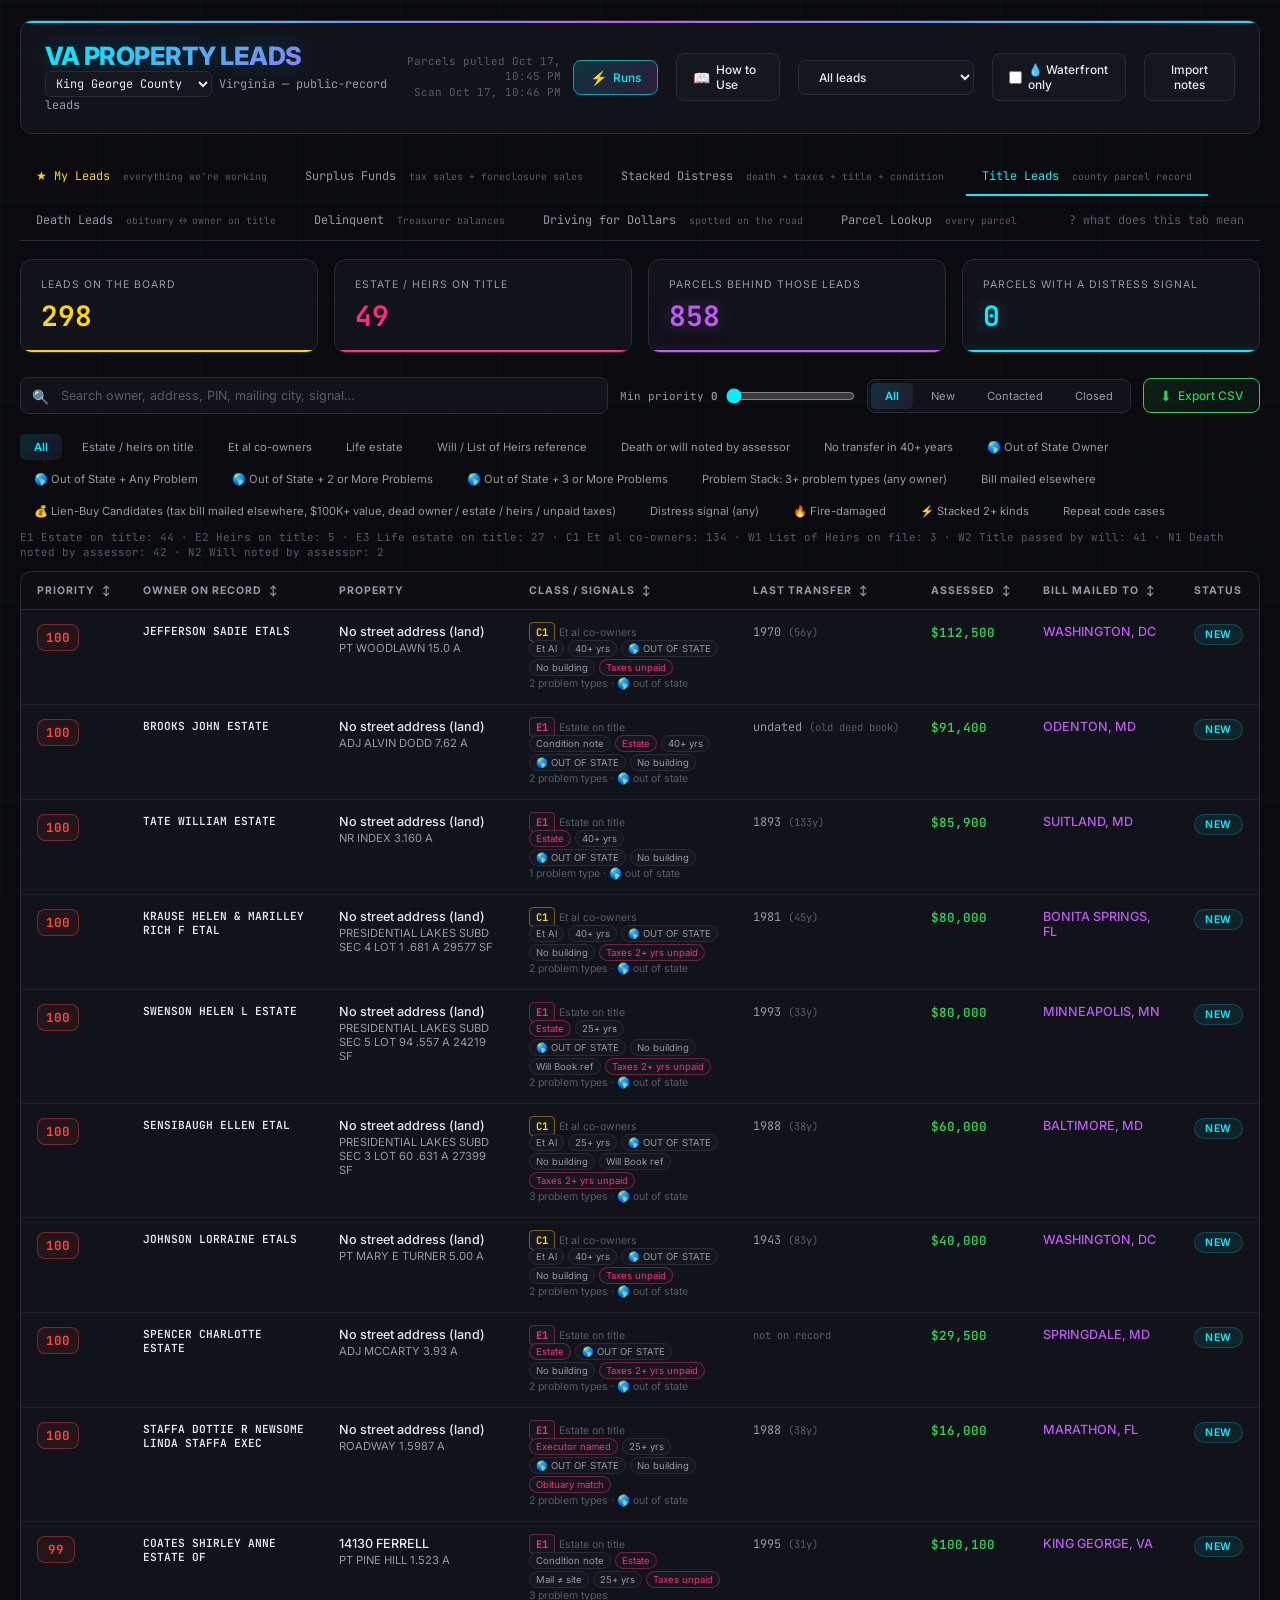
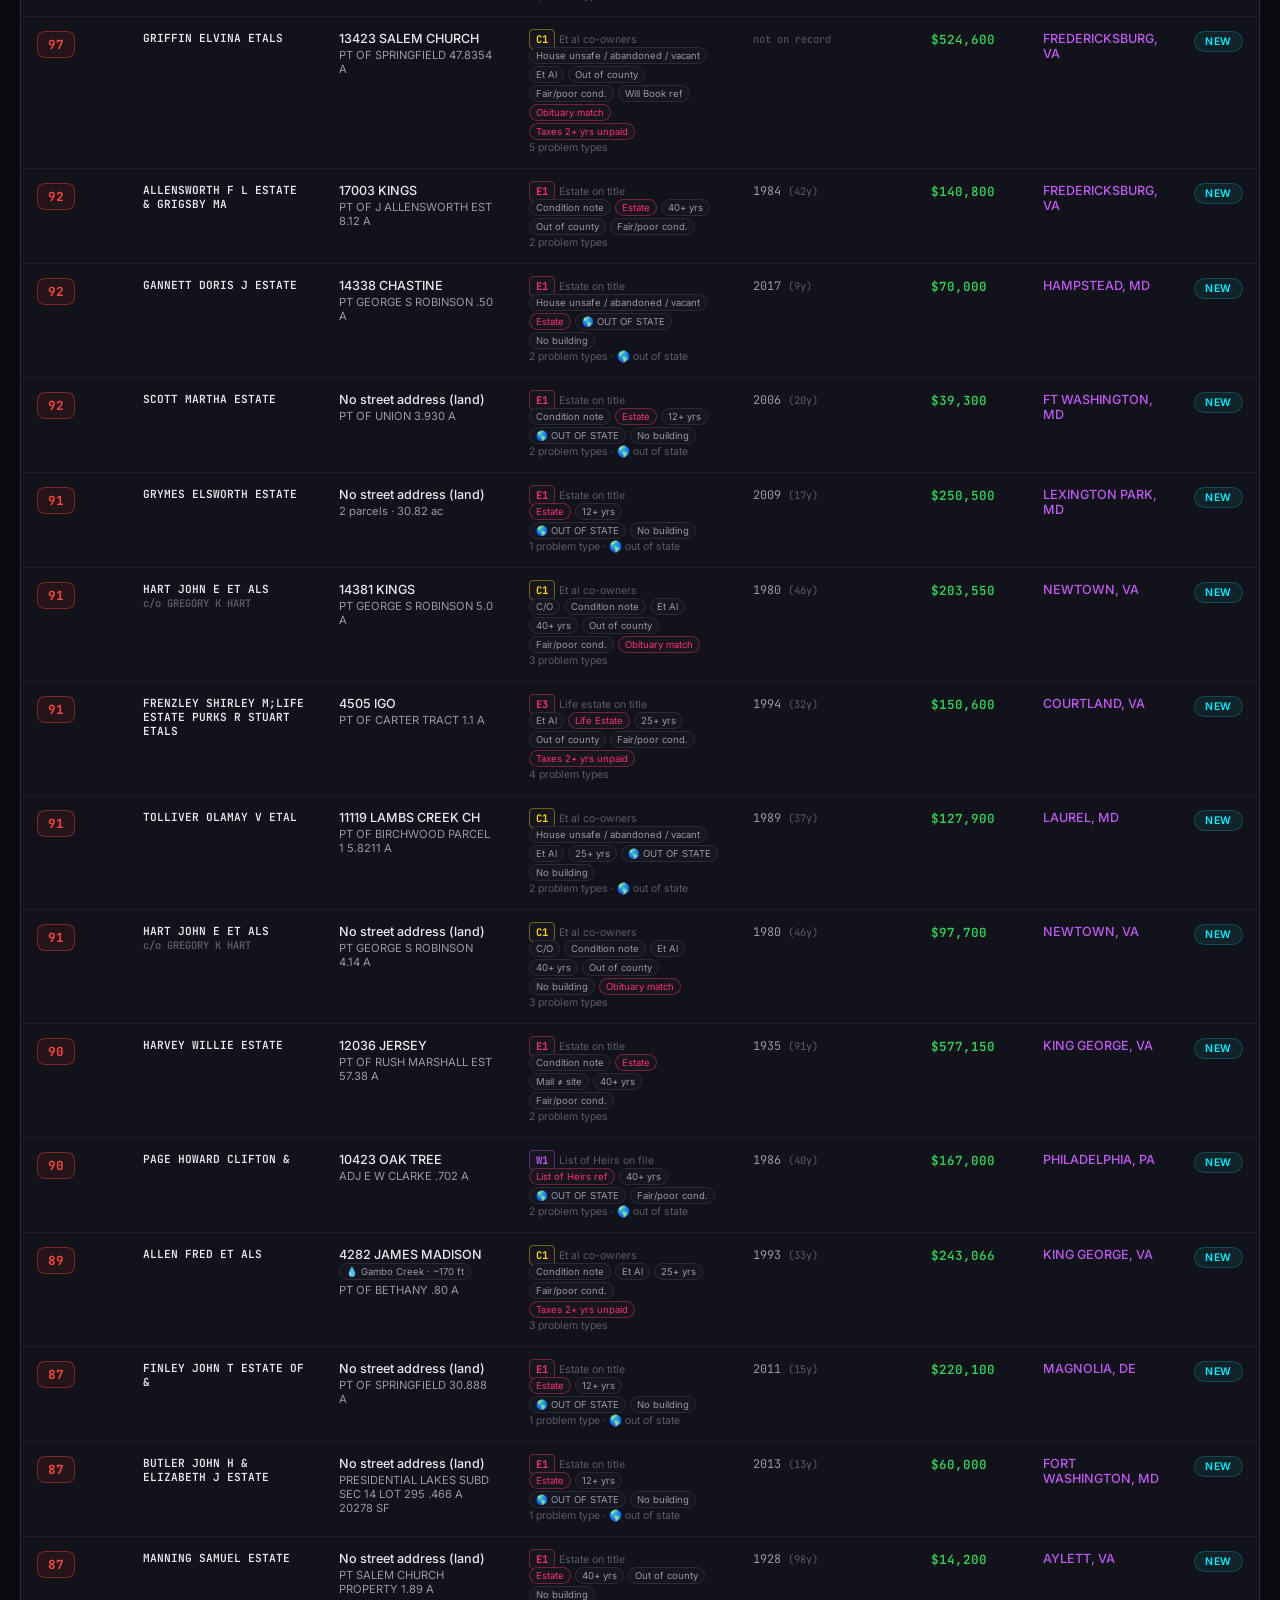
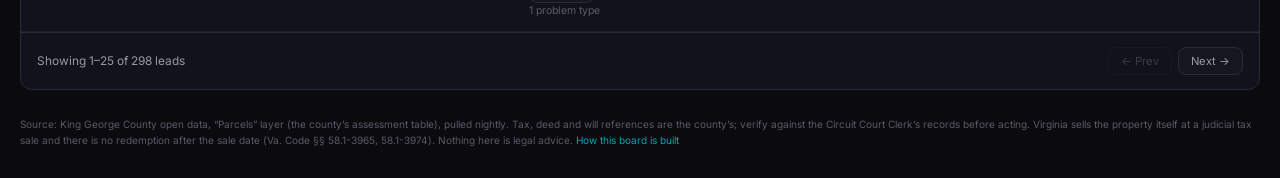
==== commit 23e1c831: "Deal worksheet + lien-buy play on every lead card (Virginia rules) - PETITO note button, Owners & Li" ====
--- a/index.html
+++ b/index.html
@@ -496,6 +496,7 @@
 <script src="static/js/lookup.js"></script>
 <script src="static/js/d4d.js"></script>
 <script src="static/js/myleads.js"></script>
+<script src="static/js/worksheet.js?v=1"></script>
 <script>
 document.addEventListener("DOMContentLoaded", () => {
     const VIEWS = ["myleads", "surplus", "stack", "title", "death", "delinq", "d4d", "lookup"];
--- a/static/css/style.css
+++ b/static/css/style.css
@@ -911,3 +911,56 @@
 
 .chip-sig { padding: 2px 8px; border-radius: 999px; font-size: 0.72rem; background: rgba(251, 146, 60, 0.14); border: 1px solid rgba(251, 146, 60, 0.6); color: #fdba74; margin-top: 4px; display: inline-block; white-space: nowrap; }
 .chip-fire { background: rgba(248, 113, 113, 0.18); border-color: rgba(248, 113, 113, 0.7); color: #fca5a5; }
+
+/* ── Deal worksheet: PETITO note, Owners & Liens, Deal Calculator (static/js/worksheet.js) ── */
+.ws-bar { display: flex; gap: 8px; flex-wrap: wrap; align-items: center; }
+.ws-btn { font-size: 0.85rem; padding: 7px 12px; color: var(--cyan); border-color: var(--cyan-dim); }
+.ws-sum { font-size: 0.78rem; color: var(--text-secondary); font-family: var(--font-mono); }
+.ws-overlay { z-index: 1100; }
+.ws-modal { max-width: 860px; }
+.ws-tabs { display: flex; gap: 6px; padding: 12px 24px 0; flex-wrap: wrap; }
+.ws-tabs button { background: transparent; border: 1px solid var(--border); color: var(--text-secondary); border-radius: 999px; padding: 6px 14px; cursor: pointer; font-size: 0.85rem; }
+.ws-tabs button.active { border-color: var(--cyan); color: var(--cyan); background: var(--cyan-subtle); }
+.ws-help { font-size: 0.8rem; color: var(--text-secondary); margin-bottom: 14px; line-height: 1.45; }
+.ws-card { position: relative; border: 1px solid var(--border); border-radius: var(--radius); padding: 12px 36px 12px 12px; margin-bottom: 10px; background: var(--bg-card); }
+.ws-grid { display: grid; grid-template-columns: repeat(auto-fill, minmax(180px, 1fr)); gap: 10px; }
+.ws-grid label { display: flex; flex-direction: column; gap: 4px; font-size: 0.72rem; color: var(--text-secondary); text-transform: uppercase; letter-spacing: 0.4px; }
+.ws-grid label small { text-transform: none; letter-spacing: 0; color: var(--text-dim); font-size: 0.7rem; }
+.ws-grid .ws-wide { grid-column: 1 / -1; }
+.ws-grid input, .ws-grid select { background: var(--bg-primary); color: var(--text-primary); border: 1px solid var(--border); border-radius: 6px; padding: 7px 8px; font-size: 0.88rem; font-family: var(--font); text-transform: none; letter-spacing: 0; width: 100%; box-sizing: border-box; }
+.ws-grid input:focus, .ws-grid select:focus { outline: none; border-color: var(--cyan-dim); }
+.ws-grid .ws-num { font-family: var(--font-mono); }
+.ws-del { position: absolute; top: 8px; right: 8px; background: none; border: none; color: var(--text-dim); cursor: pointer; font-size: 1rem; }
+.ws-del:hover { color: var(--red); }
+.ws-actions { display: flex; gap: 8px; flex-wrap: wrap; margin: 6px 0 12px; }
+.ws-empty { color: var(--text-dim); font-size: 0.85rem; padding: 8px 0; }
+.ws-totals { font-size: 0.82rem; color: var(--text-secondary); font-family: var(--font-mono); }
+.ws-bad { color: var(--red); }
+.ws-warn { color: var(--orange); }
+.ws-out { margin-top: 16px; border: 1px solid var(--border); border-radius: var(--radius); padding: 10px 14px; background: var(--bg-card); }
+.ws-out > div { display: flex; justify-content: space-between; gap: 12px; padding: 4px 0; font-size: 0.88rem; color: var(--text-secondary); }
+.ws-out b { color: var(--text-primary); font-family: var(--font-mono); font-weight: 600; }
+.ws-out .ws-line { border-top: 1px solid var(--border); margin-top: 4px; padding-top: 8px; }
+.ws-out .ws-big b { color: var(--green); font-size: 1.1rem; }
+.ws-flag { margin-top: 8px; font-size: 0.84rem; padding: 8px 10px; border-radius: 6px; }
+.ws-flag.ws-bad { background: rgba(255, 69, 58, 0.1); border: 1px solid rgba(255, 69, 58, 0.35); }
+.ws-flag.ws-warn { background: rgba(255, 159, 10, 0.08); border: 1px solid rgba(255, 159, 10, 0.3); color: var(--text-primary); }
+.ws-h4 { margin: 18px 0 8px; font-size: 0.8rem; text-transform: uppercase; letter-spacing: 1px; color: var(--cyan-dim); }
+.ws-table { width: 100%; border-collapse: collapse; font-size: 0.84rem; }
+.ws-table th, .ws-table td { text-align: left; padding: 6px 8px; border-bottom: 1px solid var(--border); vertical-align: top; }
+.ws-table th { color: var(--text-secondary); font-weight: 500; font-size: 0.75rem; text-transform: uppercase; }
+.ws-table td:nth-child(n+2) { font-family: var(--font-mono); }
+.ws-table .meta { font-size: 0.72rem; color: var(--text-dim); font-family: var(--font); }
+.ws-note { margin-top: 10px; font-size: 0.8rem; color: var(--text-secondary); }
+@media (max-width: 600px) { .ws-grid { grid-template-columns: 1fr 1fr; } .ws-table { font-size: 0.75rem; } }
+
+.ws-buy:empty { display: none; }
+.ws-buy { margin-top: 10px; padding: 8px 10px; border-radius: 6px; background: rgba(255, 214, 10, 0.05); border: 1px solid rgba(255, 214, 10, 0.25); font-size: 0.8rem; }
+.ws-buy-h { color: var(--yellow); font-weight: 600; margin-bottom: 4px; }
+.ws-buy-row { color: var(--text-secondary); margin: 2px 0; }
+.ws-buy-row b { color: var(--text-primary); font-family: var(--font-mono); }
+.ws-buy-ok { color: var(--green); margin-top: 2px; }
+.ws-buy-bad { color: var(--orange); margin-top: 2px; }
+.ws-paste { margin-bottom: 12px; font-size: 0.82rem; color: var(--text-secondary); }
+.ws-paste summary { cursor: pointer; color: var(--cyan); margin-bottom: 8px; }
+.ws-paste textarea { width: 100%; box-sizing: border-box; min-height: 110px; background: var(--bg-primary); color: var(--text-primary); border: 1px solid var(--border); border-radius: 6px; padding: 8px; font-family: var(--font-mono); font-size: 0.78rem; margin-bottom: 8px; }
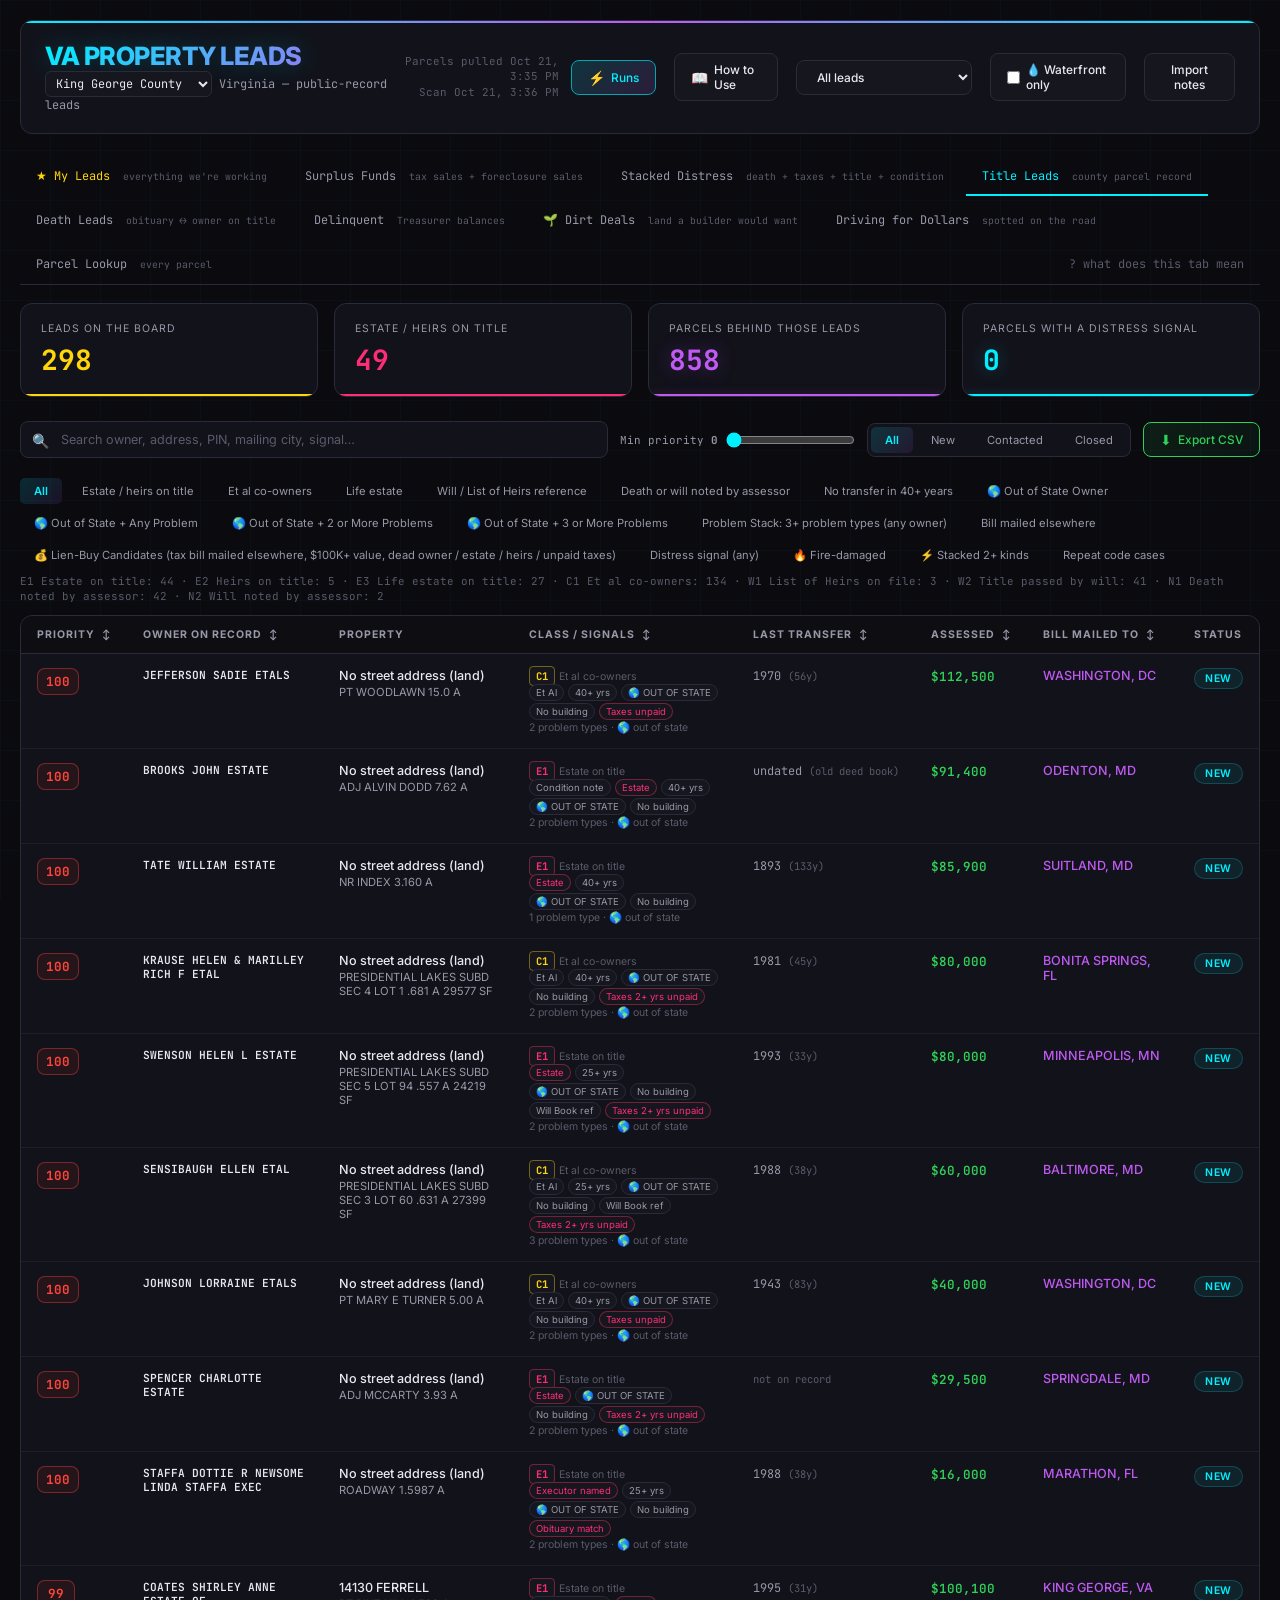
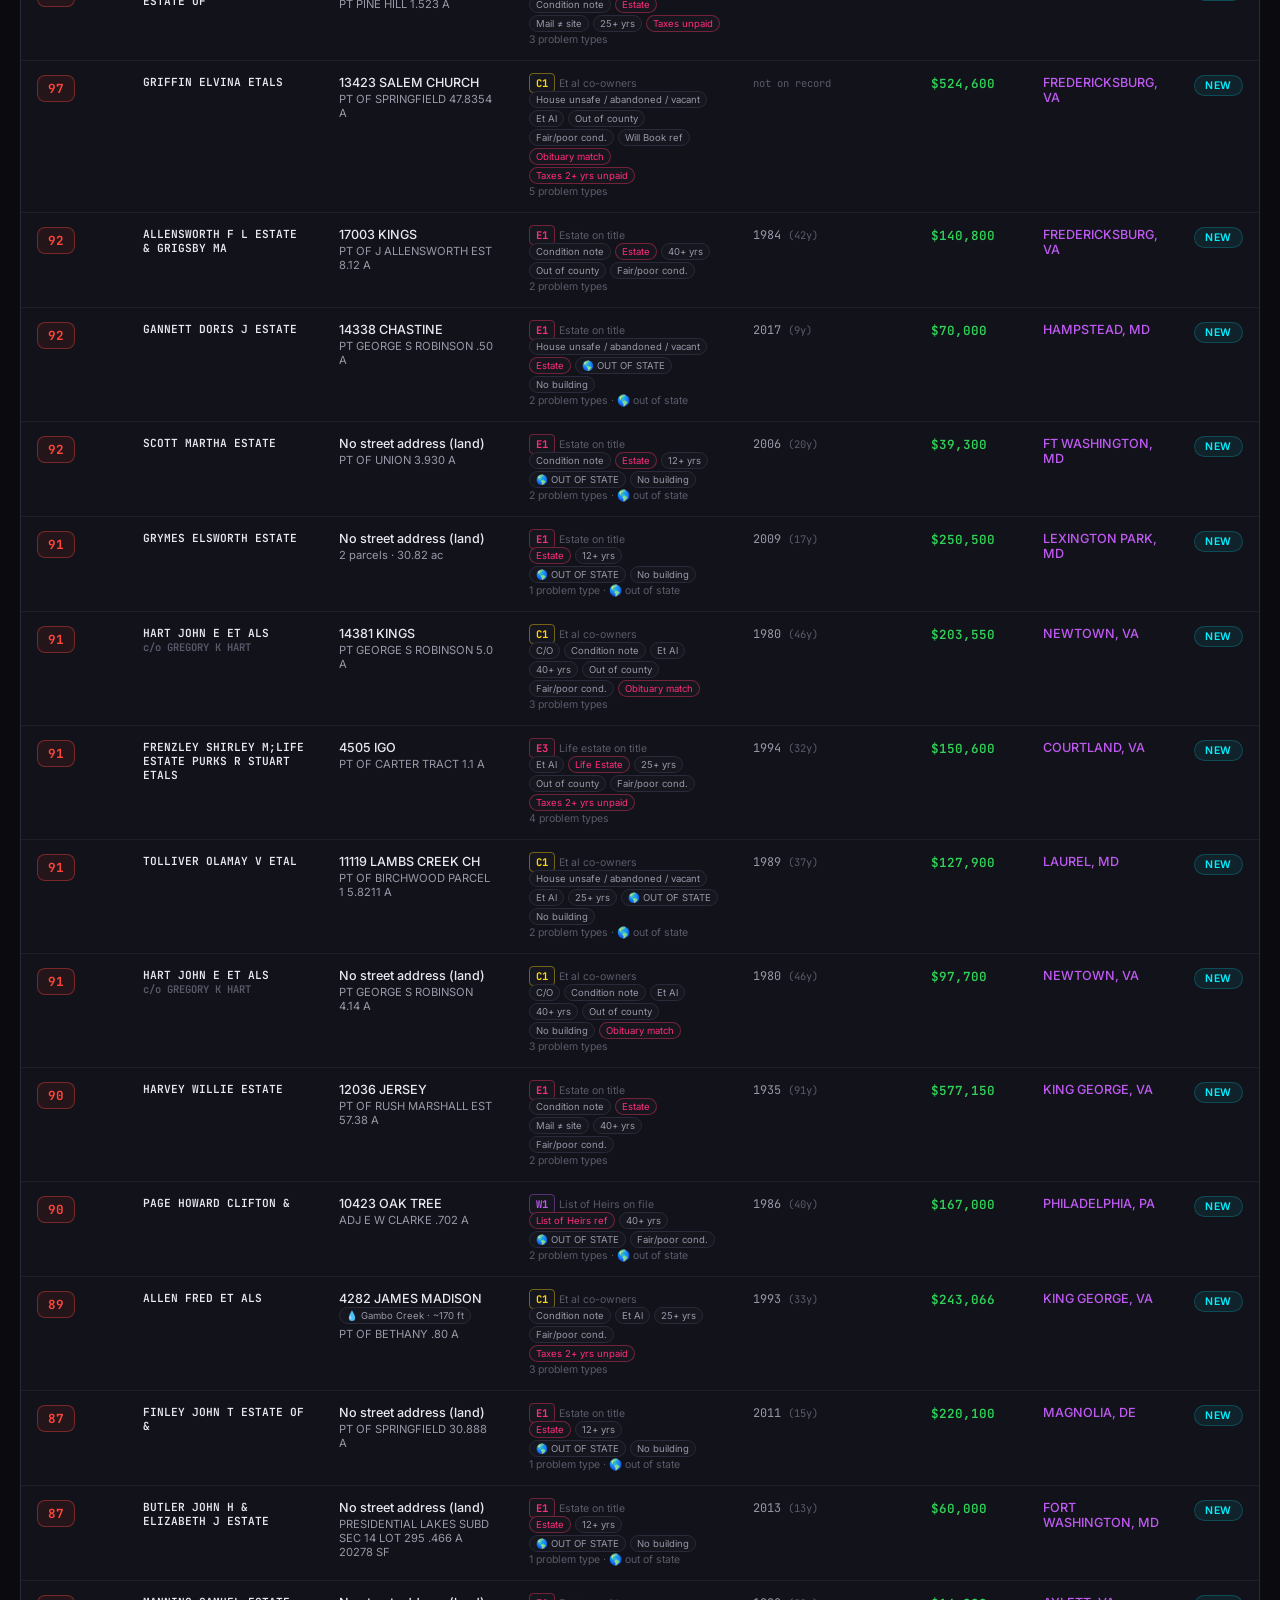
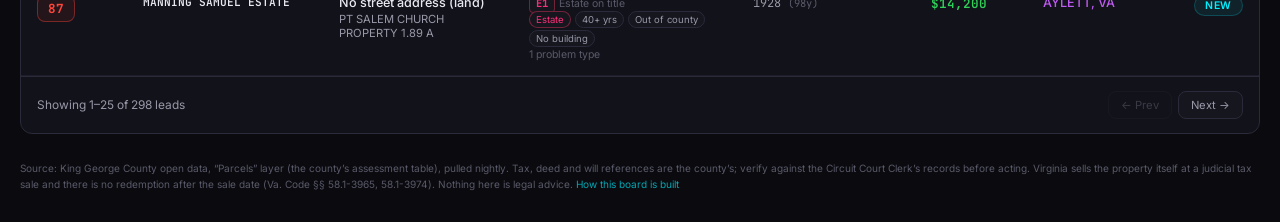
==== commit 8f50af5d: "Add Dirt Deals tab: land a homebuilder would want (port of the MD tab) Scores every 5+ acre parcel i" ====
--- a/index.html
+++ b/index.html
@@ -153,6 +153,7 @@
         <button class="view-tab active" data-view="title">Title Leads <span class="view-tab-sub">county parcel record</span></button>
         <button class="view-tab" data-view="death">Death Leads <span class="view-tab-sub">obituary ↔ owner on title</span></button>
         <button class="view-tab" data-view="delinq">Delinquent <span class="view-tab-sub">Treasurer balances</span></button>
+        <button class="view-tab" data-view="land">🌱 Dirt Deals <span class="view-tab-sub">land a builder would want</span></button>
         <button class="view-tab" data-view="d4d">Driving for Dollars <span class="view-tab-sub">spotted on the road</span></button>
         <button class="view-tab" data-view="lookup">Parcel Lookup <span class="view-tab-sub">every parcel</span></button>
         <a class="view-tab" id="tabGuideLink" href="guide.html#title" target="_blank" rel="noopener" style="margin-left:auto; text-decoration:none; color:var(--text-dim)" title="Open the field guide for this tab">? what does this tab mean</a>
@@ -417,6 +418,83 @@
     </div>
 </div><!-- /view-d4d -->
 
+<div id="view-land" style="display:none">
+    <div class="stats-grid">
+        <div class="stat-card green"><div class="stat-label">Parcels With Development Potential</div><div class="stat-value" id="lstatTotal">0</div></div>
+        <div class="stat-card cyan"><div class="stat-label">In a Growth Area</div><div class="stat-value" id="lstatTier2">0</div></div>
+        <div class="stat-card yellow"><div class="stat-label">With a Seller Signal</div><div class="stat-value" id="lstatSeller">0</div></div>
+        <div class="stat-card red"><div class="stat-label">With a Distress Stack</div><div class="stat-value" id="lstatDistress">0</div><div class="stat-sub" id="lstatDistressSub" style="font-size:0.72rem; color:var(--text-dim); margin-top:2px"></div></div>
+        <div class="stat-card purple"><div class="stat-label">Total Acres</div><div class="stat-value" id="lstatAcres">0</div></div>
+    </div>
+    <div class="controls">
+        <div class="search-box">
+            <span class="search-icon">🔍</span>
+            <input type="text" id="landSearch" placeholder="Search tax map, owner, address, zoning, growth area…">
+        </div>
+        <div class="county-filter">
+            <select id="landTier">
+                <option value="">All growth levels</option>
+                <option value="1">Utilities / growth now</option>
+                <option value="2">Growth area · utilities coming</option>
+                <option value="3">Rural · well and septic</option>
+            </select>
+        </div>
+        <div class="county-filter">
+            <select id="landAcres">
+                <option value="0">Any size (5+ ac)</option>
+                <option value="10">10+ acres</option>
+                <option value="25">25+ acres</option>
+                <option value="50">50+ acres</option>
+                <option value="100">100+ acres</option>
+            </select>
+        </div>
+        <div class="county-filter">
+            <select id="landDistress">
+                <option value="">All distress</option>
+                <option value="ANY">Any distress stack</option>
+                <option value="MULTI">2+ stacked</option>
+                <option value="DEATH">Owner died / estate</option>
+                <option value="TAX">Unpaid taxes</option>
+                <option value="CONDITION">Assessor condition note</option>
+            </select>
+        </div>
+        <label style="font-size:0.78rem; color:var(--text-secondary); display:flex; align-items:center; gap:4px"><input type="checkbox" id="landSeller"> Seller signal</label>
+        <label style="font-size:0.78rem; color:var(--text-secondary); display:flex; align-items:center; gap:4px"><input type="checkbox" id="landWater"> Waterfront</label>
+        <label style="font-size:0.78rem; color:var(--text-secondary); display:flex; align-items:center; gap:4px"><input type="checkbox" id="landHideRezone"> Hide needs-rezoning</label>
+        <button class="btn btn-export" id="landExport"><span class="icon">⬇</span> Export CSV</button>
+    </div>
+    <div class="run-info" id="landRunInfo" style="text-align:left; margin:6px 0 10px;"></div>
+    <div class="leads-container">
+        <table class="leads-table" id="landTable">
+            <thead>
+                <tr>
+                    <th data-sort="score">Score <span class="sort-arrow">↕</span></th>
+                    <th>Property</th>
+                    <th>Owner</th>
+                    <th data-sort="acres">Acres <span class="sort-arrow">↕</span></th>
+                    <th>Growth / Zoning</th>
+                    <th data-sort="lots">Rough Homes <span class="sort-arrow">↕</span></th>
+                    <th data-sort="homes">Builder Activity <span class="sort-arrow">↕</span></th>
+                    <th>Status</th>
+                </tr>
+            </thead>
+            <tbody id="landBody"></tbody>
+        </table>
+        <div class="empty-state" id="landEmpty" style="display:none;">
+            <div class="icon">🌱</div>
+            <h3 id="landEmptyTitle">No land scored yet</h3>
+            <p id="landEmptyText">Run the “Dirt Deals” workflow on GitHub (it also runs itself every Tuesday).</p>
+        </div>
+        <div class="pagination">
+            <span id="landPageInfo">No parcels</span>
+            <div class="pagination-buttons">
+                <button class="page-btn" id="landPrev">← Prev</button>
+                <button class="page-btn" id="landNext">Next →</button>
+            </div>
+        </div>
+    </div>
+</div><!-- /view-land -->
+
 <div id="view-lookup" style="display:none">
     <div class="controls">
         <div class="search-box">
@@ -495,13 +573,14 @@
 <script src="static/js/surplus.js"></script>
 <script src="static/js/lookup.js"></script>
 <script src="static/js/d4d.js"></script>
+<script src="static/js/land.js"></script>
 <script src="static/js/myleads.js"></script>
 <script src="static/js/worksheet.js?v=1"></script>
 <script>
 document.addEventListener("DOMContentLoaded", () => {
-    const VIEWS = ["myleads", "surplus", "stack", "title", "death", "delinq", "d4d", "lookup"];
+    const VIEWS = ["myleads", "surplus", "stack", "title", "death", "delinq", "land", "d4d", "lookup"];
     const started = { title: true };
-    const LAZY = { lookup: () => LookupApp.init(), death: () => DeathApp.init(), stack: () => StackApp.init(), delinq: () => DelinqApp.init(), surplus: () => SurplusApp.init(), d4d: () => D4DApp.init(), myleads: () => MyLeadsApp.init() };
+    const LAZY = { lookup: () => LookupApp.init(), death: () => DeathApp.init(), stack: () => StackApp.init(), delinq: () => DelinqApp.init(), surplus: () => SurplusApp.init(), d4d: () => D4DApp.init(), land: () => LandApp.init(), myleads: () => MyLeadsApp.init() };
     TitleApp.init();
     // A King George tax sale on counsel's page is the whole buy window: say so on every tab.
     if (VAPL.key === "king-george") fetch(`${VAPL.DATA}sales/notices.json?t=${Date.now()}`, { cache: "no-store" }).then((r) => r.ok ? r.json() : null).then((j) => {
